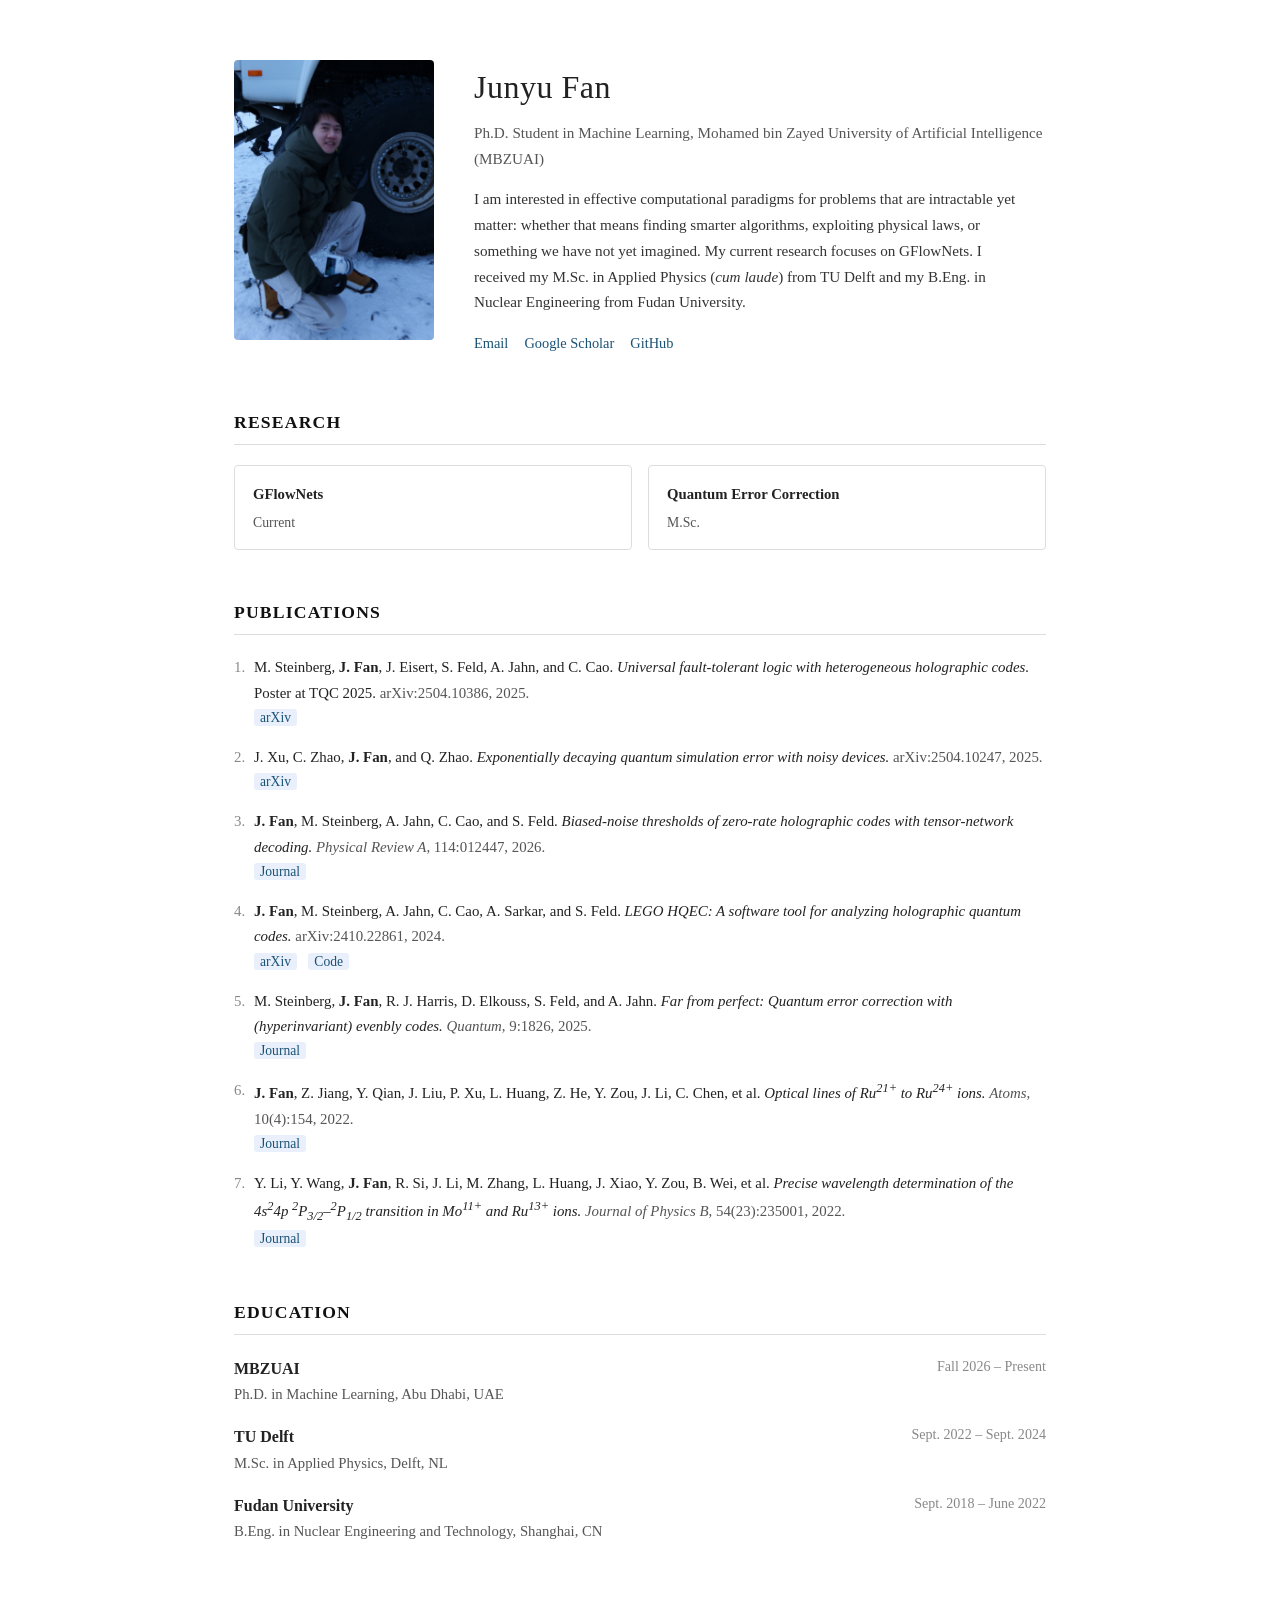
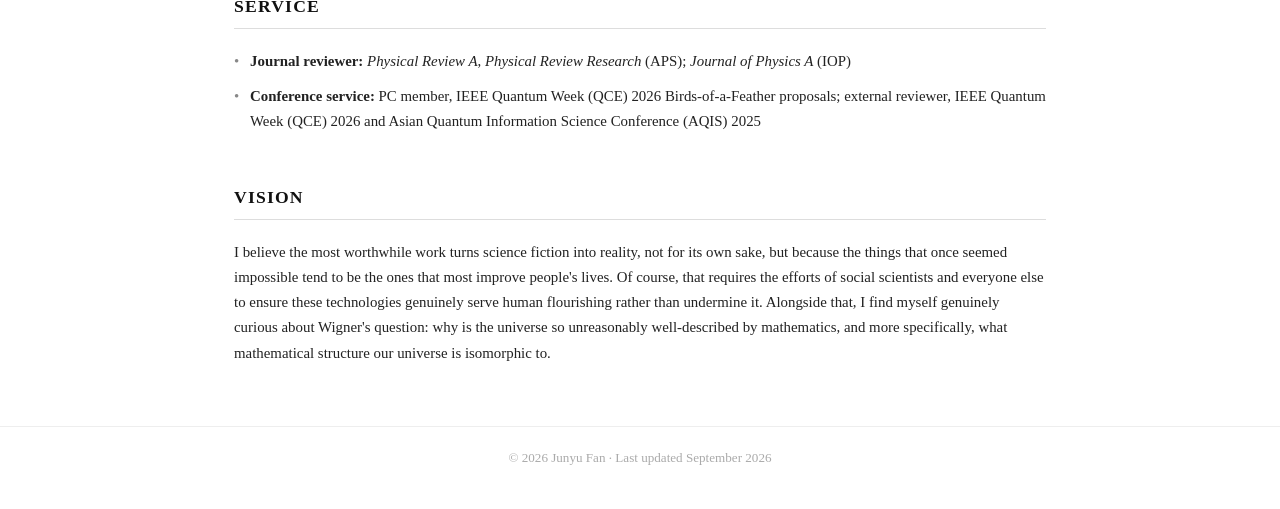
==== index.html @ 8b646fd5 "Update student status and add SEO metadata" ====
<!DOCTYPE html>
<html lang="en">
<head>
  <meta charset="UTF-8" />
  <meta name="viewport" content="width=device-width, initial-scale=1.0" />
  <meta name="description" content="Junyu Fan's academic homepage. Research interests include GFlowNets, quantum error correction, and computational methods for intractable scientific problems." />
  <link rel="canonical" href="https://fjy08.github.io/" />
  <title>Junyu Fan | Academic Homepage</title>
  <link rel="stylesheet" href="style.css?v=20260715" />
</head>
<body>
<div class="container">

  <!-- Header -->
  <div class="profile">
    <img src="contents/photo.jpg" alt="Junyu Fan" />
    <div class="profile-info">
      <h1>Junyu Fan</h1>
      <p class="position">Ph.D. Student in Machine Learning, Mohamed bin Zayed University of Artificial Intelligence (MBZUAI)</p>
      <p class="bio">
        I am interested in effective computational paradigms for problems that are intractable yet matter:
        whether that means finding smarter algorithms, exploiting physical laws, or something we have not yet imagined.
        My current research focuses on GFlowNets.
        I received my M.Sc. in Applied Physics (<em>cum laude</em>) from TU Delft and my B.Eng. in Nuclear Engineering from Fudan University.
      </p>
      <div class="links">
        <a href="mailto:fzhjerry@gmail.com">Email</a>
        <a href="https://scholar.google.com/citations?user=SS9oXGwAAAAJ" target="_blank">Google Scholar</a>
        <a href="https://github.com/FJY08" target="_blank">GitHub</a>
        <!-- <a href="https://www.linkedin.com/in/%E5%B3%BB%E7%91%9C-junyu-fan-%E8%8C%83-82522a164/" target="_blank">LinkedIn</a> -->
      </div>
    </div>
  </div>

  <!-- Research -->
  <section>
    <h2>Research</h2>
    <div class="research-cards">
      <div class="research-card">
        <h3>GFlowNets</h3>
        <p class="card-tag">Current</p>
      </div>
<div class="research-card">
        <h3>Quantum Error Correction</h3>
        <p class="card-tag">M.Sc.</p>
      </div>
    </div>
  </section>

  <!-- Publications -->
  <section>
    <h2>Publications</h2>
    <ol class="pub-list">
      <li>
        M. Steinberg, <strong>J. Fan</strong>, J. Eisert, S. Feld, A. Jahn, and C. Cao.
        <span class="pub-title">Universal fault-tolerant logic with heterogeneous holographic codes.</span>
        Poster at TQC 2025.
        <span class="pub-venue">arXiv:2504.10386, 2025.</span>
        <div class="pub-links">
          <a href="https://arxiv.org/abs/2504.10386" target="_blank">arXiv</a>
        </div>
      </li>
      <li>
        J. Xu, C. Zhao, <strong>J. Fan</strong>, and Q. Zhao.
        <span class="pub-title">Exponentially decaying quantum simulation error with noisy devices.</span>
        <span class="pub-venue">arXiv:2504.10247, 2025.</span>
        <div class="pub-links">
          <a href="https://arxiv.org/abs/2504.10247" target="_blank">arXiv</a>
        </div>
      </li>
      <li>
        <strong>J. Fan</strong>, M. Steinberg, A. Jahn, C. Cao, and S. Feld.
        <span class="pub-title">Biased-noise thresholds of zero-rate holographic codes with tensor-network decoding.</span>
        <span class="pub-venue"><em>Physical Review A</em>, 114:012447, 2026.</span>
        <div class="pub-links">
          <a href="https://doi.org/10.1103/rcxg-x3hy" target="_blank">Journal</a>
        </div>
      </li>
      <li>
        <strong>J. Fan</strong>, M. Steinberg, A. Jahn, C. Cao, A. Sarkar, and S. Feld.
        <span class="pub-title">LEGO HQEC: A software tool for analyzing holographic quantum codes.</span>
        <span class="pub-venue">arXiv:2410.22861, 2024.</span>
        <div class="pub-links">
          <a href="https://arxiv.org/abs/2410.22861" target="_blank">arXiv</a>
          <a href="https://github.com/QML-Group/HQEC" target="_blank">Code</a>
        </div>
      </li>
      <li>
        M. Steinberg, <strong>J. Fan</strong>, R. J. Harris, D. Elkouss, S. Feld, and A. Jahn.
        <span class="pub-title">Far from perfect: Quantum error correction with (hyperinvariant) evenbly codes.</span>
        <span class="pub-venue"><em>Quantum</em>, 9:1826, 2025.</span>
        <div class="pub-links">
          <a href="https://doi.org/10.22331/q-2025-08-08-1826" target="_blank">Journal</a>
        </div>
      </li>
      <li>
        <strong>J. Fan</strong>, Z. Jiang, Y. Qian, J. Liu, P. Xu, L. Huang, Z. He, Y. Zou, J. Li, C. Chen, et al.
        <span class="pub-title">Optical lines of Ru<sup>21+</sup> to Ru<sup>24+</sup> ions.</span>
        <span class="pub-venue"><em>Atoms</em>, 10(4):154, 2022.</span>
        <div class="pub-links">
          <a href="https://doi.org/10.3390/atoms10040154" target="_blank">Journal</a>
        </div>
      </li>
      <li>
        Y. Li, Y. Wang, <strong>J. Fan</strong>, R. Si, J. Li, M. Zhang, L. Huang, J. Xiao, Y. Zou, B. Wei, et al.
        <span class="pub-title">Precise wavelength determination of the 4s<sup>2</sup>4p <sup>2</sup>P<sub>3/2</sub>&ndash;<sup>2</sup>P<sub>1/2</sub> transition in Mo<sup>11+</sup> and Ru<sup>13+</sup> ions.</span>
        <span class="pub-venue"><em>Journal of Physics B</em>, 54(23):235001, 2022.</span>
        <div class="pub-links">
          <a href="https://doi.org/10.1088/1361-6455/ac43f4" target="_blank">Journal</a>
        </div>
      </li>
    </ol>
  </section>


  <!-- Education -->
  <section>
    <h2>Education</h2>

    <div class="edu-item">
      <div class="meta">
        <span class="school">MBZUAI</span>
        <span class="date">Fall 2026 &ndash; Present</span>
      </div>
      <div class="degree">Ph.D. in Machine Learning, Abu Dhabi, UAE</div>
    </div>

    <div class="edu-item">
      <div class="meta">
        <span class="school">TU Delft</span>
        <span class="date">Sept. 2022 &ndash; Sept. 2024</span>
      </div>
      <div class="degree">M.Sc. in Applied Physics, Delft, NL</div>
    </div>

    <div class="edu-item">
      <div class="meta">
        <span class="school">Fudan University</span>
        <span class="date">Sept. 2018 &ndash; June 2022</span>
      </div>
      <div class="degree">B.Eng. in Nuclear Engineering and Technology, Shanghai, CN</div>
    </div>
  </section>

  <!-- Service -->
  <section>
    <h2>Service</h2>
    <ul class="service-list">
      <li>
        <strong class="service-label">Journal reviewer:</strong>
        <em>Physical Review A</em>, <em>Physical Review Research</em> (APS); <em>Journal of Physics A</em> (IOP)
      </li>
      <li>
        <strong class="service-label">Conference service:</strong>
        PC member, IEEE Quantum Week (QCE) 2026 Birds-of-a-Feather proposals; external reviewer, IEEE Quantum Week (QCE) 2026 and Asian Quantum Information Science Conference (AQIS) 2025
      </li>
    </ul>
  </section>

  <!-- Vision -->
  <section>
    <h2>Vision</h2>
    <p style="font-size:0.93rem;">
      I believe the most worthwhile work turns science fiction into reality, not for its own sake,
      but because the things that once seemed impossible tend to be the ones that most improve people's lives.
      Of course, that requires the efforts of social scientists and everyone else to ensure these technologies
      genuinely serve human flourishing rather than undermine it.
      Alongside that, I find myself genuinely curious about Wigner's question: why is the universe so unreasonably
      well-described by mathematics, and more specifically, what mathematical structure our universe is isomorphic to.
    </p>
  </section>

</div>

<footer>
  &copy; 2026 Junyu Fan &middot; Last updated September 2026
</footer>

</body>
</html>
---- style.css ----
* {
  margin: 0;
  padding: 0;
  box-sizing: border-box;
}

body {
  font-family: 'Georgia', serif;
  font-size: 16px;
  line-height: 1.7;
  color: #222;
  background: #fff;
}

a {
  color: #1a5276;
  text-decoration: none;
}

a:hover {
  text-decoration: underline;
}

.container {
  max-width: 860px;
  margin: 60px auto;
  padding: 0 24px;
}

/* Header */
.profile {
  display: flex;
  gap: 40px;
  align-items: flex-start;
  margin-bottom: 52px;
}

.profile img {
  width: 200px;
  height: 280px;
  object-fit: cover;
  object-position: top;
  border-radius: 4px;
  flex-shrink: 0;
}

.profile-info h1 {
  font-size: 2rem;
  font-weight: normal;
  letter-spacing: 0.5px;
  margin-bottom: 6px;
}

.profile-info .position {
  color: #555;
  margin-bottom: 14px;
  font-size: 0.95rem;
}

.profile-info .bio {
  font-size: 0.95rem;
  color: #333;
  margin-bottom: 16px;
  max-width: 560px;
}

.links {
  display: flex;
  gap: 16px;
  font-size: 0.9rem;
  flex-wrap: wrap;
}

.links a {
  color: #1a5276;
}

/* Sections */
section {
  margin-bottom: 48px;
}

section h2 {
  font-size: 1.1rem;
  font-weight: bold;
  text-transform: uppercase;
  letter-spacing: 1.2px;
  border-bottom: 1px solid #ddd;
  padding-bottom: 6px;
  margin-bottom: 20px;
  color: #111;
}

/* Research cards */
.research-cards {
  display: grid;
  grid-template-columns: repeat(auto-fit, minmax(200px, 1fr));
  gap: 16px;
}

.research-card {
  border: 1px solid #ddd;
  border-radius: 4px;
  padding: 16px 18px;
}

.research-card h3 {
  font-size: 0.92rem;
  font-weight: bold;
  margin-bottom: 6px;
}

.research-card p {
  font-size: 0.86rem;
  color: #555;
  line-height: 1.5;
}

.card-tag {
  font-size: 0.78rem;
  color: #999;
  margin-top: 4px;
}

/* Publications */
.pub-list {
  list-style: none;
}

.pub-list li {
  margin-bottom: 16px;
  font-size: 0.93rem;
  padding-left: 20px;
  position: relative;
}

.pub-list li::before {
  content: counter(pub-counter) ".";
  counter-increment: pub-counter;
  position: absolute;
  left: 0;
  color: #888;
}

.pub-list {
  counter-reset: pub-counter;
}

.pub-title {
  font-style: italic;
}

.pub-venue {
  color: #555;
}

.pub-links {
  font-size: 0.85rem;
}

.pub-links a {
  margin-right: 8px;
  background: #eaf0fb;
  padding: 1px 6px;
  border-radius: 3px;
}

/* Research entries */
.research-item {
  margin-bottom: 20px;
}

.research-item .meta {
  display: flex;
  justify-content: space-between;
  align-items: baseline;
  flex-wrap: wrap;
}

.research-item .org {
  font-weight: bold;
}

.research-item .date {
  color: #888;
  font-size: 0.88rem;
}

.research-item .role {
  color: #555;
  font-size: 0.9rem;
}

.research-item p {
  font-size: 0.92rem;
  color: #333;
  margin-top: 4px;
}

/* Education */
.edu-item {
  margin-bottom: 16px;
}

.edu-item .meta {
  display: flex;
  justify-content: space-between;
  flex-wrap: wrap;
}

.edu-item .school {
  font-weight: bold;
}

.edu-item .date {
  color: #888;
  font-size: 0.88rem;
}

.edu-item .degree {
  color: #555;
  font-size: 0.92rem;
}

.edu-item .note {
  font-size: 0.88rem;
  color: #666;
}

/* Service */
.service-list {
  list-style: none;
}

.service-list li {
  margin-bottom: 10px;
  font-size: 0.93rem;
  padding-left: 16px;
  position: relative;
}

.service-list li::before {
  content: "\2022";
  position: absolute;
  left: 0;
  color: #888;
}

.service-label {
  font-weight: bold;
}

footer {
  text-align: center;
  font-size: 0.82rem;
  color: #aaa;
  margin-top: 60px;
  padding-top: 20px;
  border-top: 1px solid #eee;
  margin-bottom: 40px;
}

@media (max-width: 560px) {
  .profile {
    flex-direction: column;
    gap: 20px;
  }
  .profile img {
    width: 120px;
    height: 120px;
  }
}
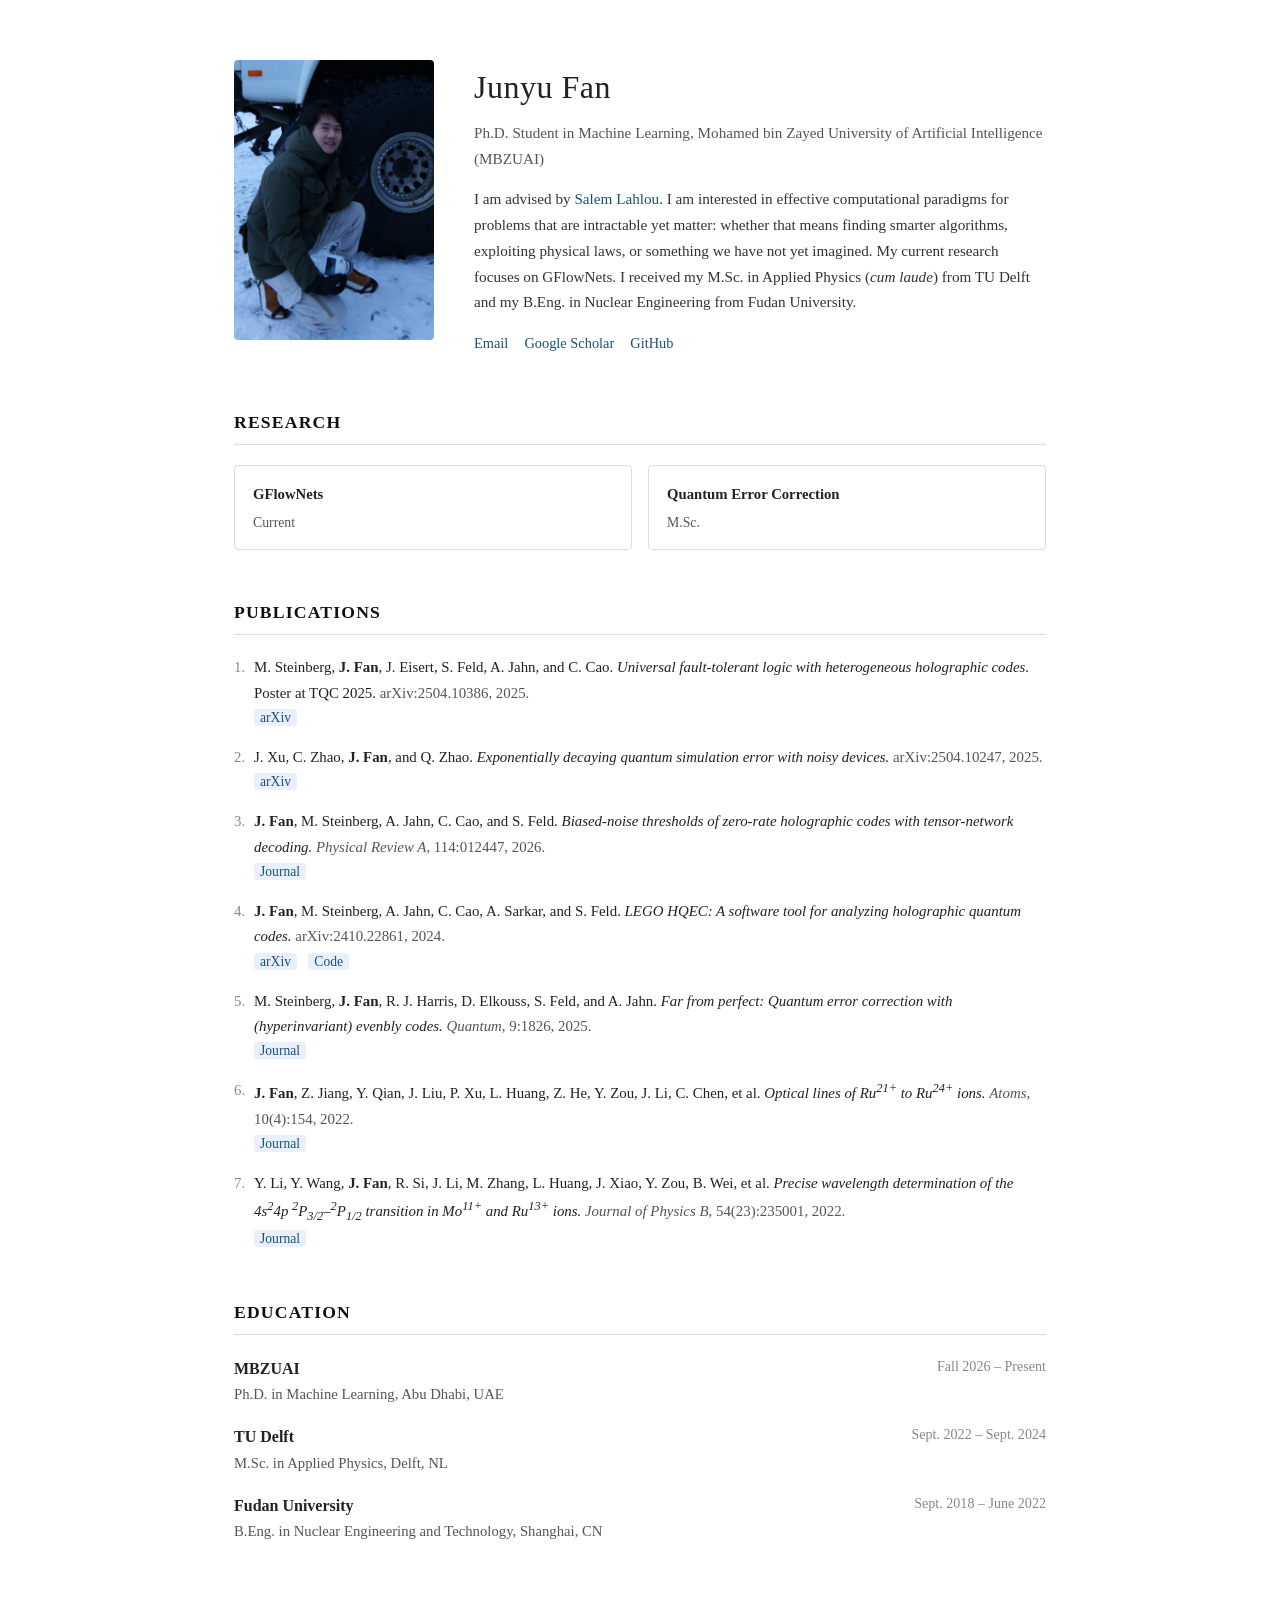
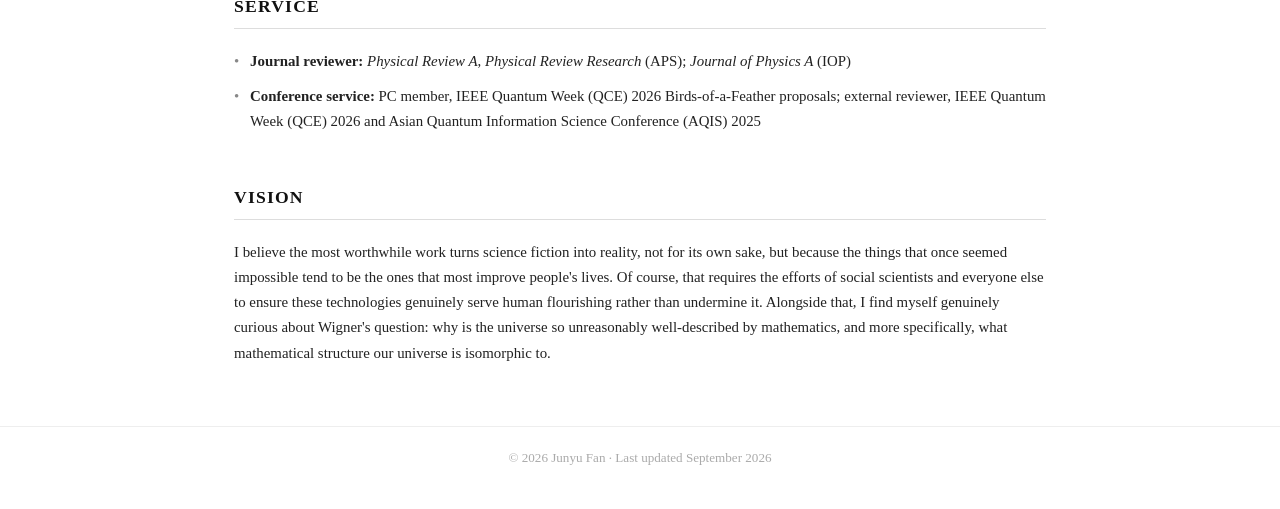
==== commit 98d3298f: "Add Google site verification and advisor link" ====
--- a/index.html
+++ b/index.html
@@ -2,6 +2,7 @@
 <html lang="en">
 <head>
   <meta charset="UTF-8" />
+  <meta name="google-site-verification" content="0ChBe5ir7UnDxiI_qEI0P0M8Q7s19YpTejGyfD4wSks" />
   <meta name="viewport" content="width=device-width, initial-scale=1.0" />
   <meta name="description" content="Junyu Fan's academic homepage. Research interests include GFlowNets, quantum error correction, and computational methods for intractable scientific problems." />
   <link rel="canonical" href="https://fjy08.github.io/" />
@@ -18,6 +19,7 @@
       <h1>Junyu Fan</h1>
       <p class="position">Ph.D. Student in Machine Learning, Mohamed bin Zayed University of Artificial Intelligence (MBZUAI)</p>
       <p class="bio">
+        I am advised by <a href="https://lahlou.org/" target="_blank" rel="noopener noreferrer">Salem Lahlou</a>.
         I am interested in effective computational paradigms for problems that are intractable yet matter:
         whether that means finding smarter algorithms, exploiting physical laws, or something we have not yet imagined.
         My current research focuses on GFlowNets.
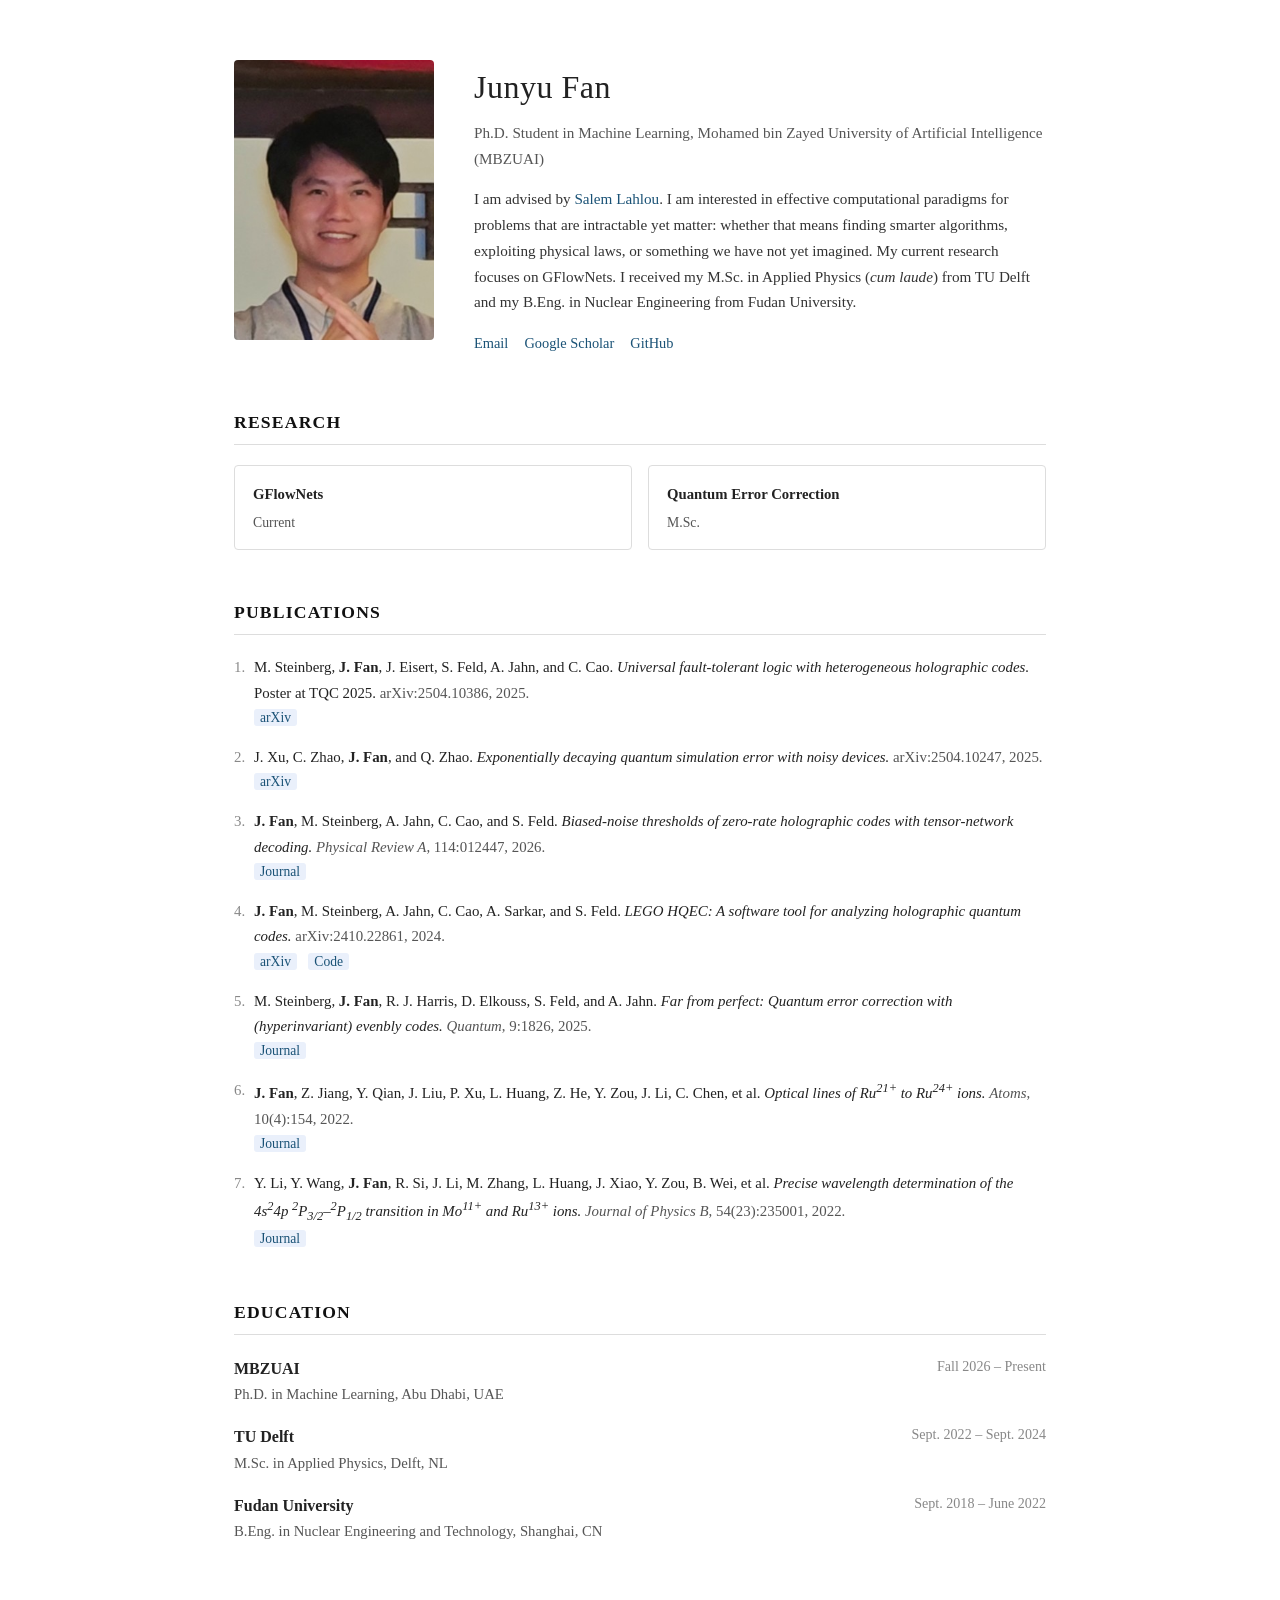
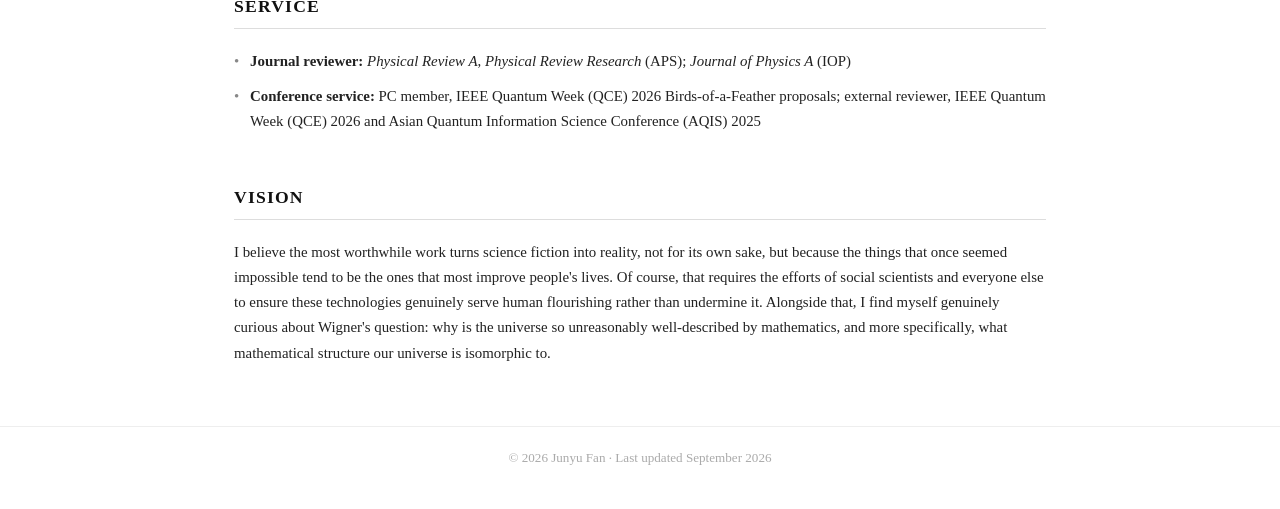
==== commit 7ffdc9fa: "Refresh profile photo cache" ====
--- a/index.html
+++ b/index.html
@@ -14,7 +14,7 @@
 
   <!-- Header -->
   <div class="profile">
-    <img src="contents/photo.jpg" alt="Junyu Fan" />
+    <img src="contents/photo.jpg?v=f441483" alt="Junyu Fan" />
     <div class="profile-info">
       <h1>Junyu Fan</h1>
       <p class="position">Ph.D. Student in Machine Learning, Mohamed bin Zayed University of Artificial Intelligence (MBZUAI)</p>
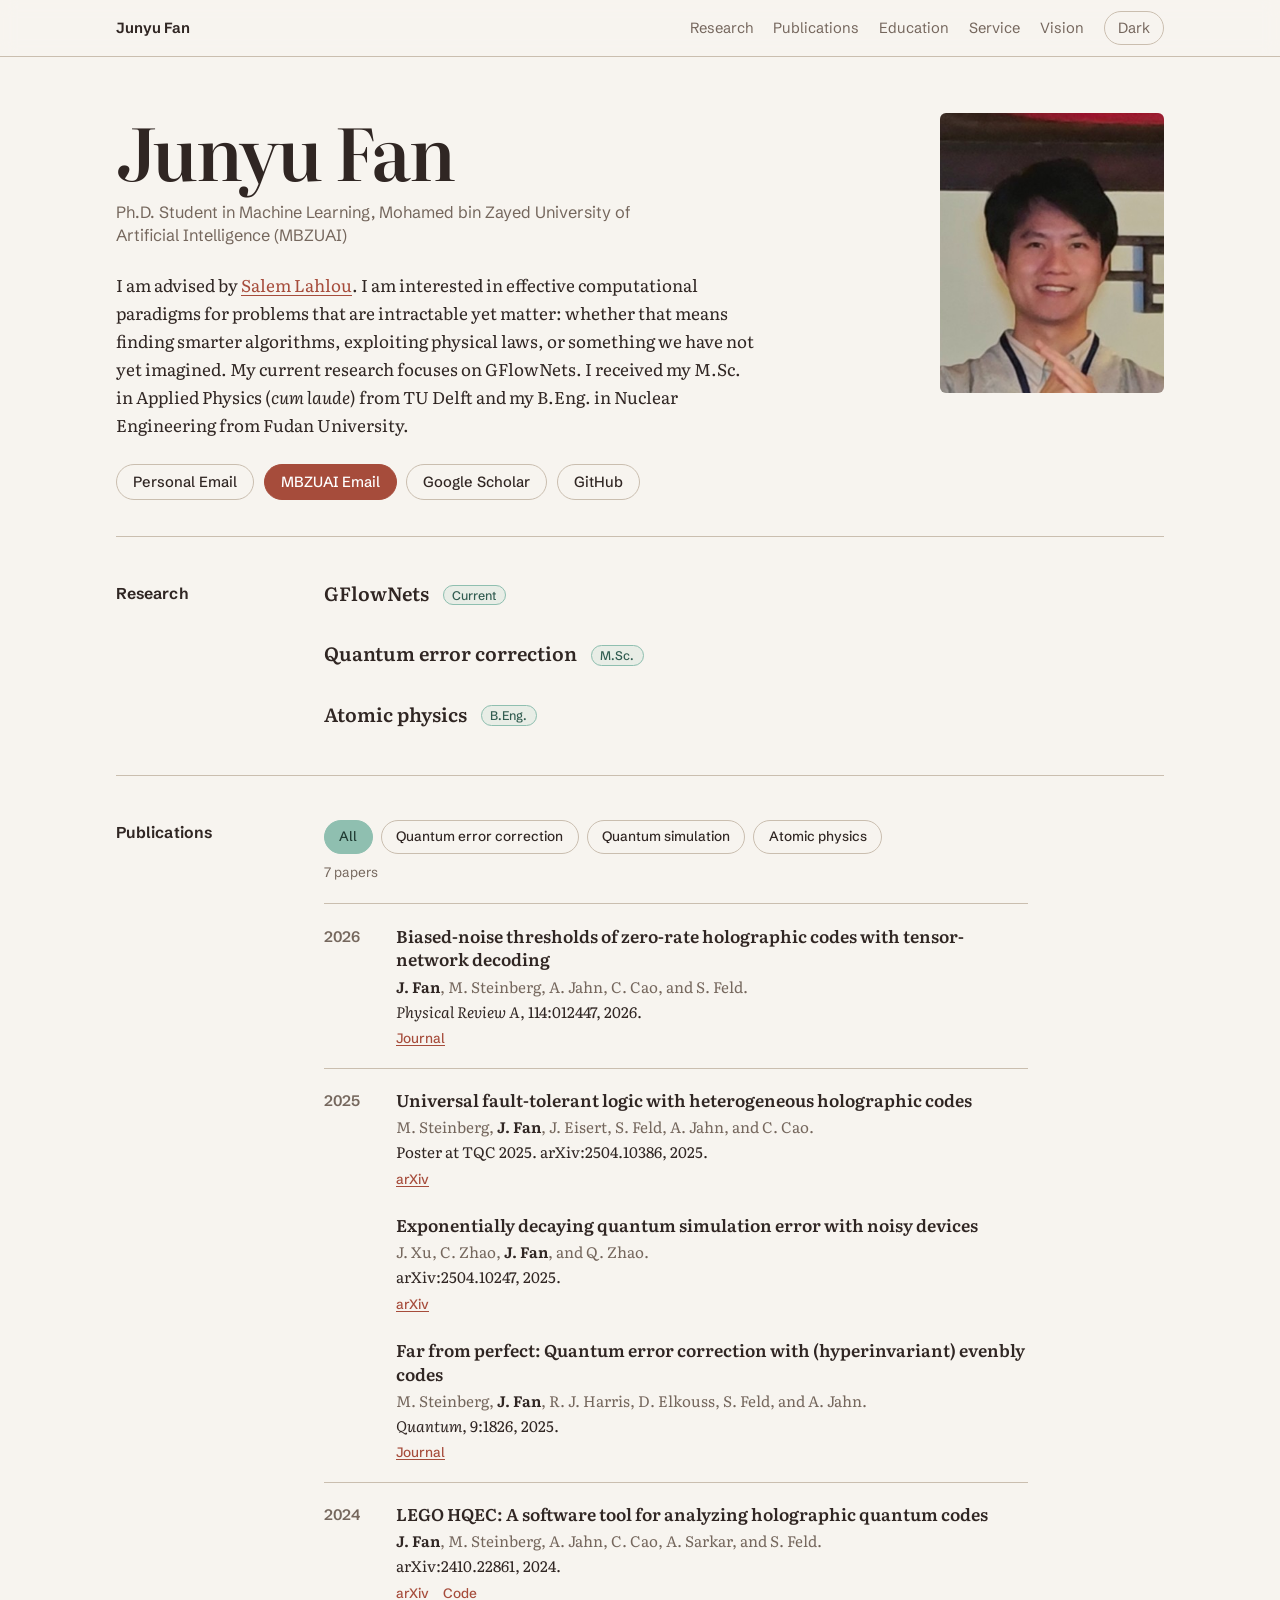
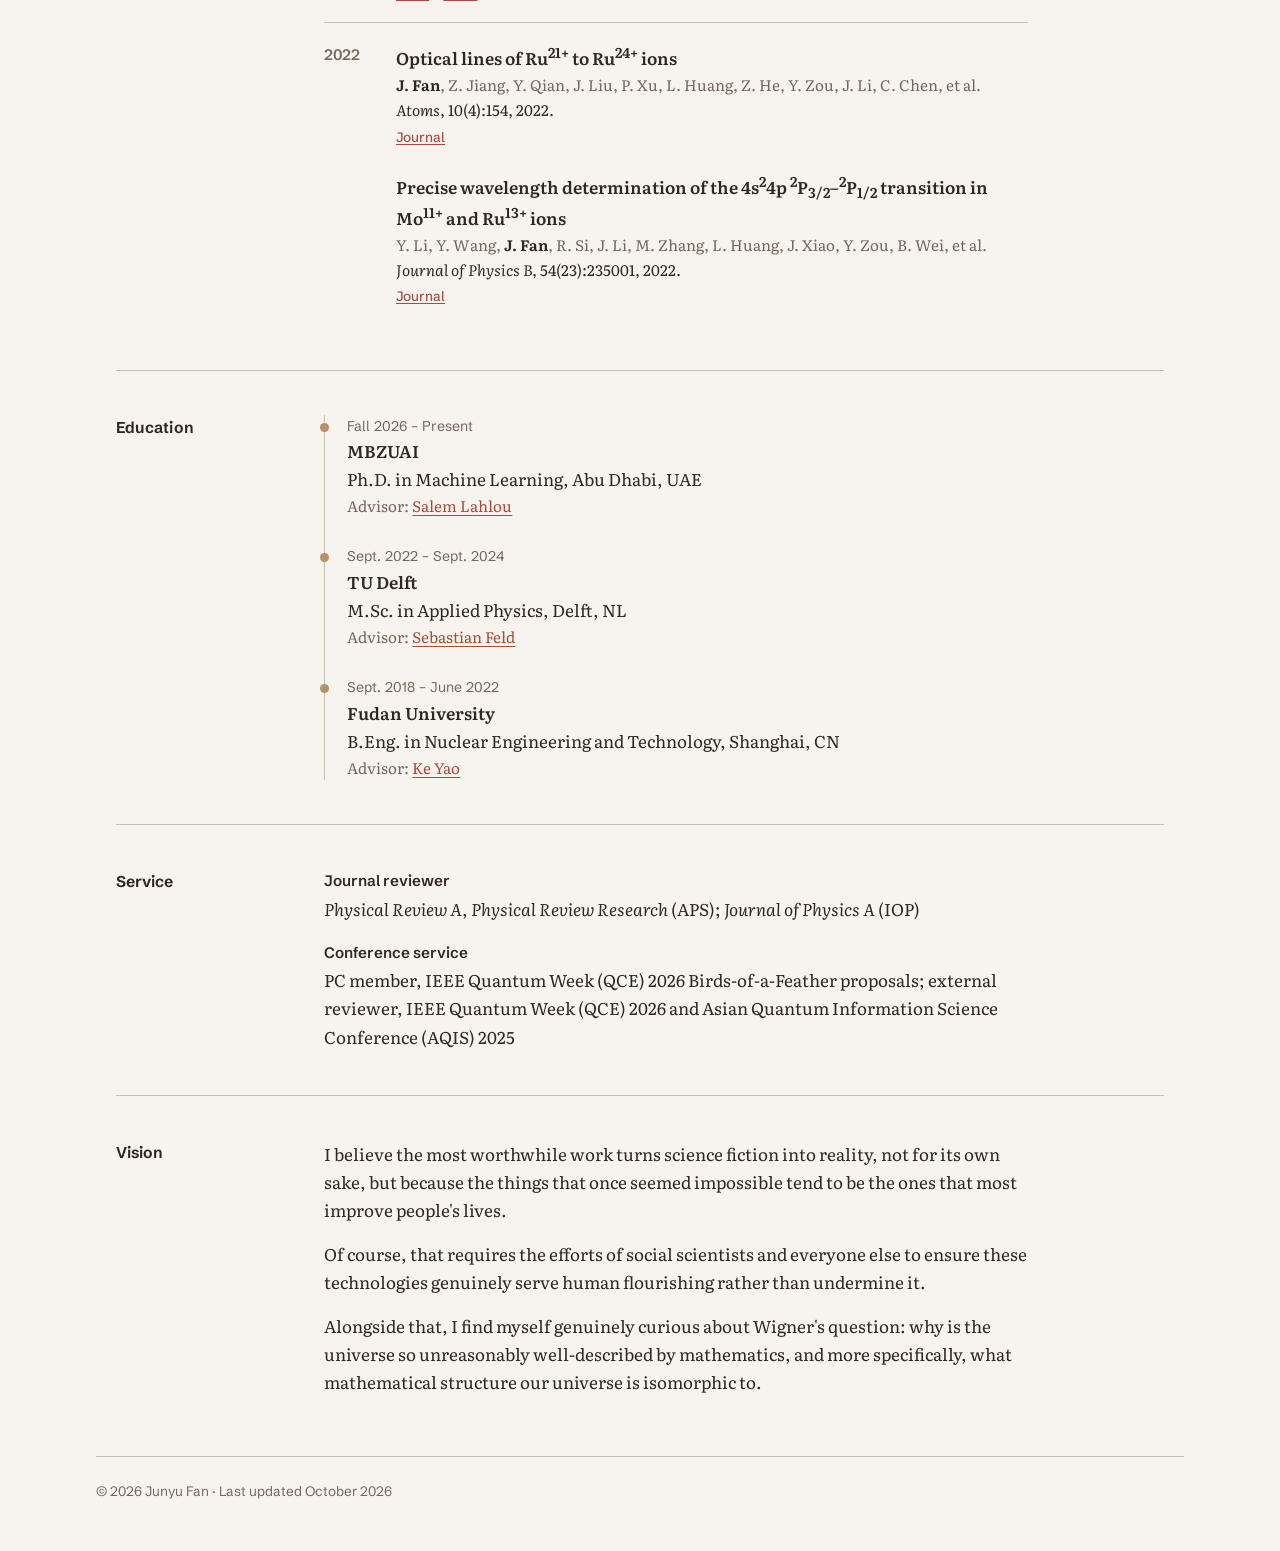
==== commit c899afe4: "Refresh homepage design and academic profile" ====
--- a/index.html
+++ b/index.html
@@ -6,16 +6,221 @@
   <meta name="viewport" content="width=device-width, initial-scale=1.0" />
   <meta name="description" content="Junyu Fan's academic homepage. Research interests include GFlowNets, quantum error correction, and computational methods for intractable scientific problems." />
   <link rel="canonical" href="https://fjy08.github.io/" />
-  <title>Junyu Fan | Academic Homepage</title>
-  <link rel="stylesheet" href="style.css?v=20260715" />
+  <title>Junyu Fan</title>
+
+  <link rel="preconnect" href="https://fonts.googleapis.com" />
+  <link rel="preconnect" href="https://fonts.gstatic.com" crossorigin />
+  <link rel="stylesheet" href="https://fonts.googleapis.com/css2?family=Literata:ital,opsz,wght@0,7..72,200..900;1,7..72,200..900&family=Schibsted+Grotesk:wght@400..800&display=swap" />
+
+  <!-- Apply a saved theme before first paint to avoid a flash -->
+  <script>
+    try {
+      var saved = localStorage.getItem('theme');
+      if (saved === 'light' || saved === 'dark') document.documentElement.setAttribute('data-theme', saved);
+    } catch (e) {}
+  </script>
+
+  <style>
+    /* ---------- Tokens ---------- */
+    :root {
+      --paper: #F7F4EF;
+      --ink: #302623;
+      --muted: #75675D;
+      --line: #CABEAF;
+      --accent: #A64C3B;
+      --accent-strong: #6B3B32;
+      --on-accent: #FFFFFF;
+      --jade: #8FBFB0;
+      --jade-text: #315C50;
+      --on-jade: #203C33;
+      --sand: #B78F68;
+      --serif: "Literata", Georgia, "Times New Roman", serif;
+      --sans: "Schibsted Grotesk", system-ui, -apple-system, "Segoe UI", sans-serif;
+      color-scheme: light;
+    }
+    @media (prefers-color-scheme: dark) {
+      :root:not([data-theme="light"]) {
+        --paper: #201D1A;
+        --ink: #EEE8DF;
+        --muted: #CABEAF;
+        --line: #57463D;
+        --accent: #D98673;
+        --accent-strong: #ECB09D;
+        --on-accent: #21140E;
+        --jade-text: #8FBFB0;
+        color-scheme: dark;
+      }
+    }
+    :root[data-theme="dark"] {
+      --paper: #201D1A;
+      --ink: #EEE8DF;
+      --muted: #CABEAF;
+      --line: #57463D;
+      --accent: #D98673;
+      --accent-strong: #ECB09D;
+      --on-accent: #21140E;
+      --jade-text: #8FBFB0;
+      color-scheme: dark;
+    }
+
+    /* ---------- Base ---------- */
+    *, *::before, *::after { box-sizing: border-box; }
+    [hidden] { display: none !important; }
+    html { scroll-behavior: smooth; -webkit-text-size-adjust: 100%; }
+    body {
+      margin: 0;
+      background: var(--paper);
+      color: var(--ink);
+      font: 400 1.0625rem/1.65 var(--serif);
+      -webkit-font-smoothing: antialiased;
+    }
+    a { color: var(--accent); text-underline-offset: 0.18em; text-decoration-thickness: 1px; }
+    a:hover { color: var(--accent-strong); }
+    :focus-visible { outline: 2px solid var(--accent); outline-offset: 3px; border-radius: 2px; }
+    .skip { position: absolute; left: -999px; top: 0.5rem; background: var(--paper); padding: 0.5rem 0.9rem; z-index: 20; font-family: var(--sans); }
+    .skip:focus { left: 0.5rem; }
+    .wrap { max-width: 68rem; margin: 0 auto; padding: 0 1.25rem; }
+    #top, .section { scroll-margin-top: 4.25rem; }
+
+    /* ---------- Top bar ---------- */
+    .topbar {
+      position: sticky; top: 0; z-index: 10;
+      background: color-mix(in srgb, var(--paper) 88%, transparent);
+      -webkit-backdrop-filter: blur(8px); backdrop-filter: blur(8px);
+      border-bottom: 1px solid var(--line);
+    }
+    .topbar-inner {
+      max-width: 68rem; margin: 0 auto; padding: 0 1.25rem; height: 3.5rem;
+      display: flex; align-items: center; gap: 1.25rem;
+      font-family: var(--sans); font-size: 0.92rem;
+    }
+    .brand { font-weight: 650; color: var(--ink); text-decoration: none; white-space: nowrap; }
+    .brand:hover { color: var(--ink); }
+    .topnav { display: flex; gap: 1.25rem; margin-left: auto; overflow-x: auto; scrollbar-width: none; }
+    .topnav::-webkit-scrollbar { display: none; }
+    .topnav a { color: var(--muted); text-decoration: none; padding: 0.25rem 0; white-space: nowrap; }
+    .topnav a:hover { color: var(--ink); }
+    .theme-btn {
+      flex-shrink: 0; font: inherit; color: var(--muted); background: none;
+      border: 1px solid var(--line); border-radius: 999px; padding: 0.25rem 0.8rem; cursor: pointer;
+    }
+    .theme-btn:hover { color: var(--ink); border-color: var(--accent); }
+    @media (max-width: 640px) { .brand { display: none; } }
+
+    /* ---------- Hero ---------- */
+    .hero {
+      display: grid; grid-template-columns: minmax(0, 1fr) 14rem; gap: 3rem;
+      align-items: start; padding: 3.5rem 0 2.25rem;
+    }
+    .hero h1 {
+      margin: 0 0 0.9rem; font-family: var(--serif); font-weight: 600;
+      font-size: clamp(2.7rem, 6.5vw, 4.5rem); line-height: 1.02; letter-spacing: -0.025em;
+    }
+    .position { margin: 0 0 1.4rem; max-width: 34rem; font: 400 1.02rem/1.45 var(--sans); color: var(--muted); }
+    .bio { margin: 0 0 1.6rem; max-width: 40rem; }
+    .photo img {
+      display: block; width: 100%; aspect-ratio: 4 / 5; object-fit: cover;
+      border-radius: 6px; background: var(--line);
+    }
+    .links { display: flex; flex-wrap: wrap; gap: 0.6rem; font: 500 0.92rem/1 var(--sans); }
+    .links a {
+      display: inline-flex; align-items: center; padding: 0.6rem 1rem;
+      border: 1px solid var(--line); border-radius: 999px; color: var(--ink); text-decoration: none;
+    }
+    .links a:hover { border-color: var(--accent); color: var(--accent); }
+    .links a.primary { background: var(--accent); border-color: var(--accent); color: var(--on-accent); }
+    .links a.primary:hover { background: var(--accent-strong); border-color: var(--accent-strong); color: var(--on-accent); }
+    @media (max-width: 760px) {
+      .hero { grid-template-columns: 1fr; gap: 1.5rem; padding-top: 2rem; }
+      .photo { order: -1; width: 8.5rem; }
+    }
+
+    /* ---------- Sections ---------- */
+    .section {
+      display: grid; grid-template-columns: 10.5rem minmax(0, 1fr); gap: 1.5rem 2.5rem;
+      padding: 2.75rem 0; border-top: 1px solid var(--line);
+    }
+    .section > h2 { margin: 0; font: 650 0.98rem/1.7 var(--sans); letter-spacing: 0.005em; }
+    .section-body { max-width: 44rem; }
+    @media (max-width: 760px) { .section { grid-template-columns: 1fr; gap: 1rem; padding: 2.25rem 0; } }
+
+    /* Research */
+    .topics { display: grid; gap: 1.9rem; }
+    .topic h3 { margin: 0 0 0.3rem; font: 600 1.2rem/1.3 var(--serif); }
+    .status {
+      margin-left: 0.6rem; padding: 0.1rem 0.55rem; border: 1px solid var(--jade); border-radius: 999px;
+      background: color-mix(in srgb, var(--jade) 14%, var(--paper));
+      font: 500 0.78rem/1.4 var(--sans); color: var(--jade-text); vertical-align: 0.12em;
+    }
+    .topic p { margin: 0 0 0.45rem; }
+    .topic .more { font: 500 0.9rem/1.4 var(--sans); }
+
+    /* Publications */
+    .filters { display: flex; flex-wrap: wrap; gap: 0.5rem; margin: 0 0 0.6rem; }
+    .chip {
+      font: 500 0.85rem/1 var(--sans); padding: 0.55rem 0.9rem; border-radius: 999px;
+      border: 1px solid var(--line); background: transparent; color: var(--ink); cursor: pointer;
+    }
+    .chip:hover { border-color: var(--accent); }
+    .chip[aria-pressed="true"] { background: var(--jade); border-color: var(--jade); color: var(--on-jade); }
+    .pub-count { margin: 0 0 1.25rem; font: 400 0.85rem/1.5 var(--sans); color: var(--muted); }
+    .year-group { display: grid; grid-template-columns: 3.5rem minmax(0, 1fr); gap: 1rem; padding: 1.2rem 0; border-top: 1px solid var(--line); }
+    .year { margin: 0; font: 600 0.95rem/1.7 var(--sans); color: var(--muted); }
+    .pubs { list-style: none; margin: 0; padding: 0; display: grid; gap: 1.5rem; }
+    .pub p { margin: 0; }
+    .pub-title { font-weight: 600; line-height: 1.4; }
+    .pub-authors { font-size: 0.95rem; color: var(--muted); margin-top: 0.15rem !important; }
+    .pub-authors strong { color: var(--ink); font-weight: 650; }
+    .pub-venue { font-size: 0.95rem; }
+    .pub-links { display: flex; gap: 0.9rem; margin-top: 0.35rem !important; font: 500 0.85rem/1.4 var(--sans); }
+    @media (max-width: 480px) { .year-group { grid-template-columns: 1fr; gap: 0.25rem; } }
+
+    /* Education timeline (a real sequence, so it gets a rail) */
+    .timeline { list-style: none; margin: 0; padding: 0 0 0 1.4rem; border-left: 1px solid var(--line); }
+    .timeline li { position: relative; padding-bottom: 1.7rem; }
+    .timeline li:last-child { padding-bottom: 0; }
+    .timeline li::before {
+      content: ""; position: absolute; left: calc(-1.4rem - 5px); top: 0.5rem;
+      width: 9px; height: 9px; border-radius: 50%; background: var(--sand);
+    }
+    .timeline .date { display: block; font: 400 0.88rem/1.6 var(--sans); color: var(--muted); }
+    .timeline .school { display: block; font-weight: 600; }
+    .timeline .degree { display: block; }
+    .timeline .advisor { display: block; font-size: 0.95rem; color: var(--muted); }
+
+    /* Service */
+    .service { list-style: none; margin: 0; padding: 0; display: grid; gap: 1.1rem; }
+    .service strong { display: block; margin-bottom: 0.1rem; font: 600 0.95rem/1.6 var(--sans); }
+
+    /* Vision */
+    .vision-more { margin: 0 0 1rem; }
+
+    /* Footer */
+    .footer { padding: 1.5rem 0 3rem; border-top: 1px solid var(--line); font: 400 0.85rem/1.6 var(--sans); color: var(--muted); }
+  </style>
 </head>
 <body>
-<div class="container">
-
-  <!-- Header -->
-  <div class="profile">
-    <img src="contents/photo.jpg?v=f441483" alt="Junyu Fan" />
-    <div class="profile-info">
+<a class="skip" href="#main">Skip to content</a>
+
+<header class="topbar">
+  <div class="topbar-inner">
+    <a class="brand" href="#top">Junyu Fan</a>
+    <nav class="topnav" aria-label="Sections">
+      <a href="#research">Research</a>
+      <a href="#publications">Publications</a>
+      <a href="#education">Education</a>
+      <a href="#service">Service</a>
+      <a href="#vision">Vision</a>
+    </nav>
+    <button class="theme-btn" id="theme-toggle" type="button">Dark</button>
+  </div>
+</header>
+
+<main id="main" class="wrap">
+
+  <!-- Hero -->
+  <div class="hero" id="top">
+    <div class="hero-text">
       <h1>Junyu Fan</h1>
       <p class="position">Ph.D. Student in Machine Learning, Mohamed bin Zayed University of Artificial Intelligence (MBZUAI)</p>
       <p class="bio">
@@ -26,157 +231,225 @@
         I received my M.Sc. in Applied Physics (<em>cum laude</em>) from TU Delft and my B.Eng. in Nuclear Engineering from Fudan University.
       </p>
       <div class="links">
-        <a href="mailto:fzhjerry@gmail.com">Email</a>
-        <a href="https://scholar.google.com/citations?user=SS9oXGwAAAAJ" target="_blank">Google Scholar</a>
-        <a href="https://github.com/FJY08" target="_blank">GitHub</a>
-        <!-- <a href="https://www.linkedin.com/in/%E5%B3%BB%E7%91%9C-junyu-fan-%E8%8C%83-82522a164/" target="_blank">LinkedIn</a> -->
-      </div>
+        <a href="mailto:fzhjerry@gmail.com">Personal Email</a>
+        <a class="primary" href="mailto:Junyu.Fan@mbzuai.ac.ae">MBZUAI Email</a>
+        <a href="https://scholar.google.com/citations?user=SS9oXGwAAAAJ" target="_blank" rel="noopener noreferrer">Google Scholar</a>
+        <a href="https://github.com/FJY08" target="_blank" rel="noopener noreferrer">GitHub</a>
+      </div>
+    </div>
+    <div class="photo">
+      <img src="contents/photo.jpg?v=f441483" alt="Junyu Fan" />
     </div>
   </div>
 
   <!-- Research -->
-  <section>
-    <h2>Research</h2>
-    <div class="research-cards">
-      <div class="research-card">
-        <h3>GFlowNets</h3>
-        <p class="card-tag">Current</p>
-      </div>
-<div class="research-card">
-        <h3>Quantum Error Correction</h3>
-        <p class="card-tag">M.Sc.</p>
+  <section class="section" id="research" aria-labelledby="h-research">
+    <h2 id="h-research">Research</h2>
+    <div class="section-body topics">
+      <div class="topic">
+        <h3>GFlowNets <span class="status">Current</span></h3>
+      </div>
+      <div class="topic">
+        <h3>Quantum error correction <span class="status">M.Sc.</span></h3>
+      </div>
+      <div class="topic">
+        <h3>Atomic physics <span class="status">B.Eng.</span></h3>
       </div>
     </div>
   </section>
 
   <!-- Publications -->
-  <section>
-    <h2>Publications</h2>
-    <ol class="pub-list">
-      <li>
-        M. Steinberg, <strong>J. Fan</strong>, J. Eisert, S. Feld, A. Jahn, and C. Cao.
-        <span class="pub-title">Universal fault-tolerant logic with heterogeneous holographic codes.</span>
-        Poster at TQC 2025.
-        <span class="pub-venue">arXiv:2504.10386, 2025.</span>
-        <div class="pub-links">
-          <a href="https://arxiv.org/abs/2504.10386" target="_blank">arXiv</a>
-        </div>
-      </li>
-      <li>
-        J. Xu, C. Zhao, <strong>J. Fan</strong>, and Q. Zhao.
-        <span class="pub-title">Exponentially decaying quantum simulation error with noisy devices.</span>
-        <span class="pub-venue">arXiv:2504.10247, 2025.</span>
-        <div class="pub-links">
-          <a href="https://arxiv.org/abs/2504.10247" target="_blank">arXiv</a>
-        </div>
-      </li>
-      <li>
-        <strong>J. Fan</strong>, M. Steinberg, A. Jahn, C. Cao, and S. Feld.
-        <span class="pub-title">Biased-noise thresholds of zero-rate holographic codes with tensor-network decoding.</span>
-        <span class="pub-venue"><em>Physical Review A</em>, 114:012447, 2026.</span>
-        <div class="pub-links">
-          <a href="https://doi.org/10.1103/rcxg-x3hy" target="_blank">Journal</a>
-        </div>
-      </li>
-      <li>
-        <strong>J. Fan</strong>, M. Steinberg, A. Jahn, C. Cao, A. Sarkar, and S. Feld.
-        <span class="pub-title">LEGO HQEC: A software tool for analyzing holographic quantum codes.</span>
-        <span class="pub-venue">arXiv:2410.22861, 2024.</span>
-        <div class="pub-links">
-          <a href="https://arxiv.org/abs/2410.22861" target="_blank">arXiv</a>
-          <a href="https://github.com/QML-Group/HQEC" target="_blank">Code</a>
-        </div>
-      </li>
-      <li>
-        M. Steinberg, <strong>J. Fan</strong>, R. J. Harris, D. Elkouss, S. Feld, and A. Jahn.
-        <span class="pub-title">Far from perfect: Quantum error correction with (hyperinvariant) evenbly codes.</span>
-        <span class="pub-venue"><em>Quantum</em>, 9:1826, 2025.</span>
-        <div class="pub-links">
-          <a href="https://doi.org/10.22331/q-2025-08-08-1826" target="_blank">Journal</a>
-        </div>
-      </li>
-      <li>
-        <strong>J. Fan</strong>, Z. Jiang, Y. Qian, J. Liu, P. Xu, L. Huang, Z. He, Y. Zou, J. Li, C. Chen, et al.
-        <span class="pub-title">Optical lines of Ru<sup>21+</sup> to Ru<sup>24+</sup> ions.</span>
-        <span class="pub-venue"><em>Atoms</em>, 10(4):154, 2022.</span>
-        <div class="pub-links">
-          <a href="https://doi.org/10.3390/atoms10040154" target="_blank">Journal</a>
-        </div>
-      </li>
-      <li>
-        Y. Li, Y. Wang, <strong>J. Fan</strong>, R. Si, J. Li, M. Zhang, L. Huang, J. Xiao, Y. Zou, B. Wei, et al.
-        <span class="pub-title">Precise wavelength determination of the 4s<sup>2</sup>4p <sup>2</sup>P<sub>3/2</sub>&ndash;<sup>2</sup>P<sub>1/2</sub> transition in Mo<sup>11+</sup> and Ru<sup>13+</sup> ions.</span>
-        <span class="pub-venue"><em>Journal of Physics B</em>, 54(23):235001, 2022.</span>
-        <div class="pub-links">
-          <a href="https://doi.org/10.1088/1361-6455/ac43f4" target="_blank">Journal</a>
-        </div>
-      </li>
-    </ol>
+  <section class="section" id="publications" aria-labelledby="h-pubs">
+    <h2 id="h-pubs">Publications</h2>
+    <div class="section-body">
+      <div class="filters" role="group" aria-label="Filter publications by topic">
+        <button class="chip" type="button" data-filter="all" aria-pressed="true">All</button>
+        <button class="chip" type="button" data-filter="qec" aria-pressed="false">Quantum error correction</button>
+        <button class="chip" type="button" data-filter="sim" aria-pressed="false">Quantum simulation</button>
+        <button class="chip" type="button" data-filter="atomic" aria-pressed="false">Atomic physics</button>
+      </div>
+      <p class="pub-count" id="pub-count" aria-live="polite">7 papers</p>
+
+      <div class="year-group">
+        <h3 class="year">2026</h3>
+        <ul class="pubs">
+          <li class="pub" data-tags="qec">
+            <p class="pub-title">Biased-noise thresholds of zero-rate holographic codes with tensor-network decoding</p>
+            <p class="pub-authors"><strong>J. Fan</strong>, M. Steinberg, A. Jahn, C. Cao, and S. Feld.</p>
+            <p class="pub-venue"><em>Physical Review A</em>, 114:012447, 2026.</p>
+            <p class="pub-links"><a href="https://doi.org/10.1103/rcxg-x3hy" target="_blank" rel="noopener noreferrer">Journal</a></p>
+          </li>
+        </ul>
+      </div>
+
+      <div class="year-group">
+        <h3 class="year">2025</h3>
+        <ul class="pubs">
+          <li class="pub" data-tags="qec">
+            <p class="pub-title">Universal fault-tolerant logic with heterogeneous holographic codes</p>
+            <p class="pub-authors">M. Steinberg, <strong>J. Fan</strong>, J. Eisert, S. Feld, A. Jahn, and C. Cao.</p>
+            <p class="pub-venue">Poster at TQC 2025. arXiv:2504.10386, 2025.</p>
+            <p class="pub-links"><a href="https://arxiv.org/abs/2504.10386" target="_blank" rel="noopener noreferrer">arXiv</a></p>
+          </li>
+          <li class="pub" data-tags="sim">
+            <p class="pub-title">Exponentially decaying quantum simulation error with noisy devices</p>
+            <p class="pub-authors">J. Xu, C. Zhao, <strong>J. Fan</strong>, and Q. Zhao.</p>
+            <p class="pub-venue">arXiv:2504.10247, 2025.</p>
+            <p class="pub-links"><a href="https://arxiv.org/abs/2504.10247" target="_blank" rel="noopener noreferrer">arXiv</a></p>
+          </li>
+          <li class="pub" data-tags="qec">
+            <p class="pub-title">Far from perfect: Quantum error correction with (hyperinvariant) evenbly codes</p>
+            <p class="pub-authors">M. Steinberg, <strong>J. Fan</strong>, R. J. Harris, D. Elkouss, S. Feld, and A. Jahn.</p>
+            <p class="pub-venue"><em>Quantum</em>, 9:1826, 2025.</p>
+            <p class="pub-links"><a href="https://doi.org/10.22331/q-2025-08-08-1826" target="_blank" rel="noopener noreferrer">Journal</a></p>
+          </li>
+        </ul>
+      </div>
+
+      <div class="year-group">
+        <h3 class="year">2024</h3>
+        <ul class="pubs">
+          <li class="pub" data-tags="qec">
+            <p class="pub-title">LEGO HQEC: A software tool for analyzing holographic quantum codes</p>
+            <p class="pub-authors"><strong>J. Fan</strong>, M. Steinberg, A. Jahn, C. Cao, A. Sarkar, and S. Feld.</p>
+            <p class="pub-venue">arXiv:2410.22861, 2024.</p>
+            <p class="pub-links">
+              <a href="https://arxiv.org/abs/2410.22861" target="_blank" rel="noopener noreferrer">arXiv</a>
+              <a href="https://github.com/QML-Group/HQEC" target="_blank" rel="noopener noreferrer">Code</a>
+            </p>
+          </li>
+        </ul>
+      </div>
+
+      <div class="year-group">
+        <h3 class="year">2022</h3>
+        <ul class="pubs">
+          <li class="pub" data-tags="atomic">
+            <p class="pub-title">Optical lines of Ru<sup>21+</sup> to Ru<sup>24+</sup> ions</p>
+            <p class="pub-authors"><strong>J. Fan</strong>, Z. Jiang, Y. Qian, J. Liu, P. Xu, L. Huang, Z. He, Y. Zou, J. Li, C. Chen, et al.</p>
+            <p class="pub-venue"><em>Atoms</em>, 10(4):154, 2022.</p>
+            <p class="pub-links"><a href="https://doi.org/10.3390/atoms10040154" target="_blank" rel="noopener noreferrer">Journal</a></p>
+          </li>
+          <li class="pub" data-tags="atomic">
+            <p class="pub-title">Precise wavelength determination of the 4s<sup>2</sup>4p <sup>2</sup>P<sub>3/2</sub>&ndash;<sup>2</sup>P<sub>1/2</sub> transition in Mo<sup>11+</sup> and Ru<sup>13+</sup> ions</p>
+            <p class="pub-authors">Y. Li, Y. Wang, <strong>J. Fan</strong>, R. Si, J. Li, M. Zhang, L. Huang, J. Xiao, Y. Zou, B. Wei, et al.</p>
+            <p class="pub-venue"><em>Journal of Physics B</em>, 54(23):235001, 2022.</p>
+            <p class="pub-links"><a href="https://doi.org/10.1088/1361-6455/ac43f4" target="_blank" rel="noopener noreferrer">Journal</a></p>
+          </li>
+        </ul>
+      </div>
+    </div>
   </section>
 
-
   <!-- Education -->
-  <section>
-    <h2>Education</h2>
-
-    <div class="edu-item">
-      <div class="meta">
-        <span class="school">MBZUAI</span>
-        <span class="date">Fall 2026 &ndash; Present</span>
-      </div>
-      <div class="degree">Ph.D. in Machine Learning, Abu Dhabi, UAE</div>
-    </div>
-
-    <div class="edu-item">
-      <div class="meta">
-        <span class="school">TU Delft</span>
-        <span class="date">Sept. 2022 &ndash; Sept. 2024</span>
-      </div>
-      <div class="degree">M.Sc. in Applied Physics, Delft, NL</div>
-    </div>
-
-    <div class="edu-item">
-      <div class="meta">
-        <span class="school">Fudan University</span>
-        <span class="date">Sept. 2018 &ndash; June 2022</span>
-      </div>
-      <div class="degree">B.Eng. in Nuclear Engineering and Technology, Shanghai, CN</div>
+  <section class="section" id="education" aria-labelledby="h-edu">
+    <h2 id="h-edu">Education</h2>
+    <div class="section-body">
+      <ol class="timeline">
+        <li>
+          <span class="date">Fall 2026 &ndash; Present</span>
+          <span class="school">MBZUAI</span>
+          <span class="degree">Ph.D. in Machine Learning, Abu Dhabi, UAE</span>
+          <span class="advisor">Advisor: <a href="https://lahlou.org/" target="_blank" rel="noopener noreferrer">Salem Lahlou</a></span>
+        </li>
+        <li>
+          <span class="date">Sept. 2022 &ndash; Sept. 2024</span>
+          <span class="school">TU Delft</span>
+          <span class="degree">M.Sc. in Applied Physics, Delft, NL</span>
+          <span class="advisor">Advisor: <a href="https://www.sebastianfeld.de/" target="_blank" rel="noopener noreferrer">Sebastian Feld</a></span>
+        </li>
+        <li>
+          <span class="date">Sept. 2018 &ndash; June 2022</span>
+          <span class="school">Fudan University</span>
+          <span class="degree">B.Eng. in Nuclear Engineering and Technology, Shanghai, CN</span>
+          <span class="advisor">Advisor: <a href="https://www.researchgate.net/profile/Ke-Yao-4" target="_blank" rel="noopener noreferrer">Ke Yao</a></span>
+        </li>
+      </ol>
     </div>
   </section>
 
   <!-- Service -->
-  <section>
-    <h2>Service</h2>
-    <ul class="service-list">
-      <li>
-        <strong class="service-label">Journal reviewer:</strong>
-        <em>Physical Review A</em>, <em>Physical Review Research</em> (APS); <em>Journal of Physics A</em> (IOP)
-      </li>
-      <li>
-        <strong class="service-label">Conference service:</strong>
-        PC member, IEEE Quantum Week (QCE) 2026 Birds-of-a-Feather proposals; external reviewer, IEEE Quantum Week (QCE) 2026 and Asian Quantum Information Science Conference (AQIS) 2025
-      </li>
-    </ul>
+  <section class="section" id="service" aria-labelledby="h-service">
+    <h2 id="h-service">Service</h2>
+    <div class="section-body">
+      <ul class="service">
+        <li>
+          <strong>Journal reviewer</strong>
+          <em>Physical Review A</em>, <em>Physical Review Research</em> (APS); <em>Journal of Physics A</em> (IOP)
+        </li>
+        <li>
+          <strong>Conference service</strong>
+          PC member, IEEE Quantum Week (QCE) 2026 Birds-of-a-Feather proposals; external reviewer, IEEE Quantum Week (QCE) 2026 and Asian Quantum Information Science Conference (AQIS) 2025
+        </li>
+      </ul>
+    </div>
   </section>
 
   <!-- Vision -->
-  <section>
-    <h2>Vision</h2>
-    <p style="font-size:0.93rem;">
-      I believe the most worthwhile work turns science fiction into reality, not for its own sake,
-      but because the things that once seemed impossible tend to be the ones that most improve people's lives.
-      Of course, that requires the efforts of social scientists and everyone else to ensure these technologies
-      genuinely serve human flourishing rather than undermine it.
-      Alongside that, I find myself genuinely curious about Wigner's question: why is the universe so unreasonably
-      well-described by mathematics, and more specifically, what mathematical structure our universe is isomorphic to.
-    </p>
+  <section class="section" id="vision" aria-labelledby="h-vision">
+    <h2 id="h-vision">Vision</h2>
+    <div class="section-body">
+      <p class="vision-more">I believe the most worthwhile work turns science fiction into reality, not for its own sake, but because the things that once seemed impossible tend to be the ones that most improve people's lives.</p>
+      <p class="vision-more">Of course, that requires the efforts of social scientists and everyone else to ensure these technologies genuinely serve human flourishing rather than undermine it.</p>
+      <p class="vision-more">Alongside that, I find myself genuinely curious about Wigner's question: why is the universe so unreasonably well-described by mathematics, and more specifically, what mathematical structure our universe is isomorphic to.</p>
+    </div>
   </section>
 
-</div>
-
-<footer>
-  &copy; 2026 Junyu Fan &middot; Last updated September 2026
+</main>
+
+<footer class="wrap footer">
+  &copy; 2026 Junyu Fan &middot; Last updated October 2026
 </footer>
 
+<script>
+(function () {
+  /* ---------- Theme toggle ---------- */
+  var root = document.documentElement;
+  var btn = document.getElementById('theme-toggle');
+  var mq = window.matchMedia('(prefers-color-scheme: dark)');
+  function isDark() {
+    var t = root.getAttribute('data-theme');
+    return t ? t === 'dark' : mq.matches;
+  }
+  function syncLabel() {
+    btn.textContent = isDark() ? 'Light' : 'Dark';
+    btn.setAttribute('aria-label', isDark() ? 'Switch to light theme' : 'Switch to dark theme');
+  }
+  btn.addEventListener('click', function () {
+    var next = isDark() ? 'light' : 'dark';
+    root.setAttribute('data-theme', next);
+    try { localStorage.setItem('theme', next); } catch (e) {}
+    syncLabel();
+  });
+  if (mq.addEventListener) mq.addEventListener('change', syncLabel);
+  syncLabel();
+
+  /* ---------- Publication filter ---------- */
+  var chips = document.querySelectorAll('.chip');
+  var pubs = document.querySelectorAll('.pub');
+  var groups = document.querySelectorAll('.year-group');
+  var count = document.getElementById('pub-count');
+  function applyFilter(tag) {
+    var shown = 0;
+    chips.forEach(function (c) {
+      c.setAttribute('aria-pressed', c.getAttribute('data-filter') === tag ? 'true' : 'false');
+    });
+    pubs.forEach(function (p) {
+      var match = tag === 'all' || p.getAttribute('data-tags').split(' ').indexOf(tag) !== -1;
+      p.hidden = !match;
+      if (match) shown++;
+    });
+    groups.forEach(function (g) { g.hidden = !g.querySelector('.pub:not([hidden])'); });
+    count.textContent = shown === pubs.length ? pubs.length + ' papers' : shown + ' of ' + pubs.length + ' papers';
+  }
+  chips.forEach(function (c) {
+    c.addEventListener('click', function () { applyFilter(c.getAttribute('data-filter')); });
+  });
+  document.querySelectorAll('[data-filter-link]').forEach(function (a) {
+    a.addEventListener('click', function () { applyFilter(a.getAttribute('data-filter-link')); });
+  });
+
+})();
+</script>
 </body>
 </html>
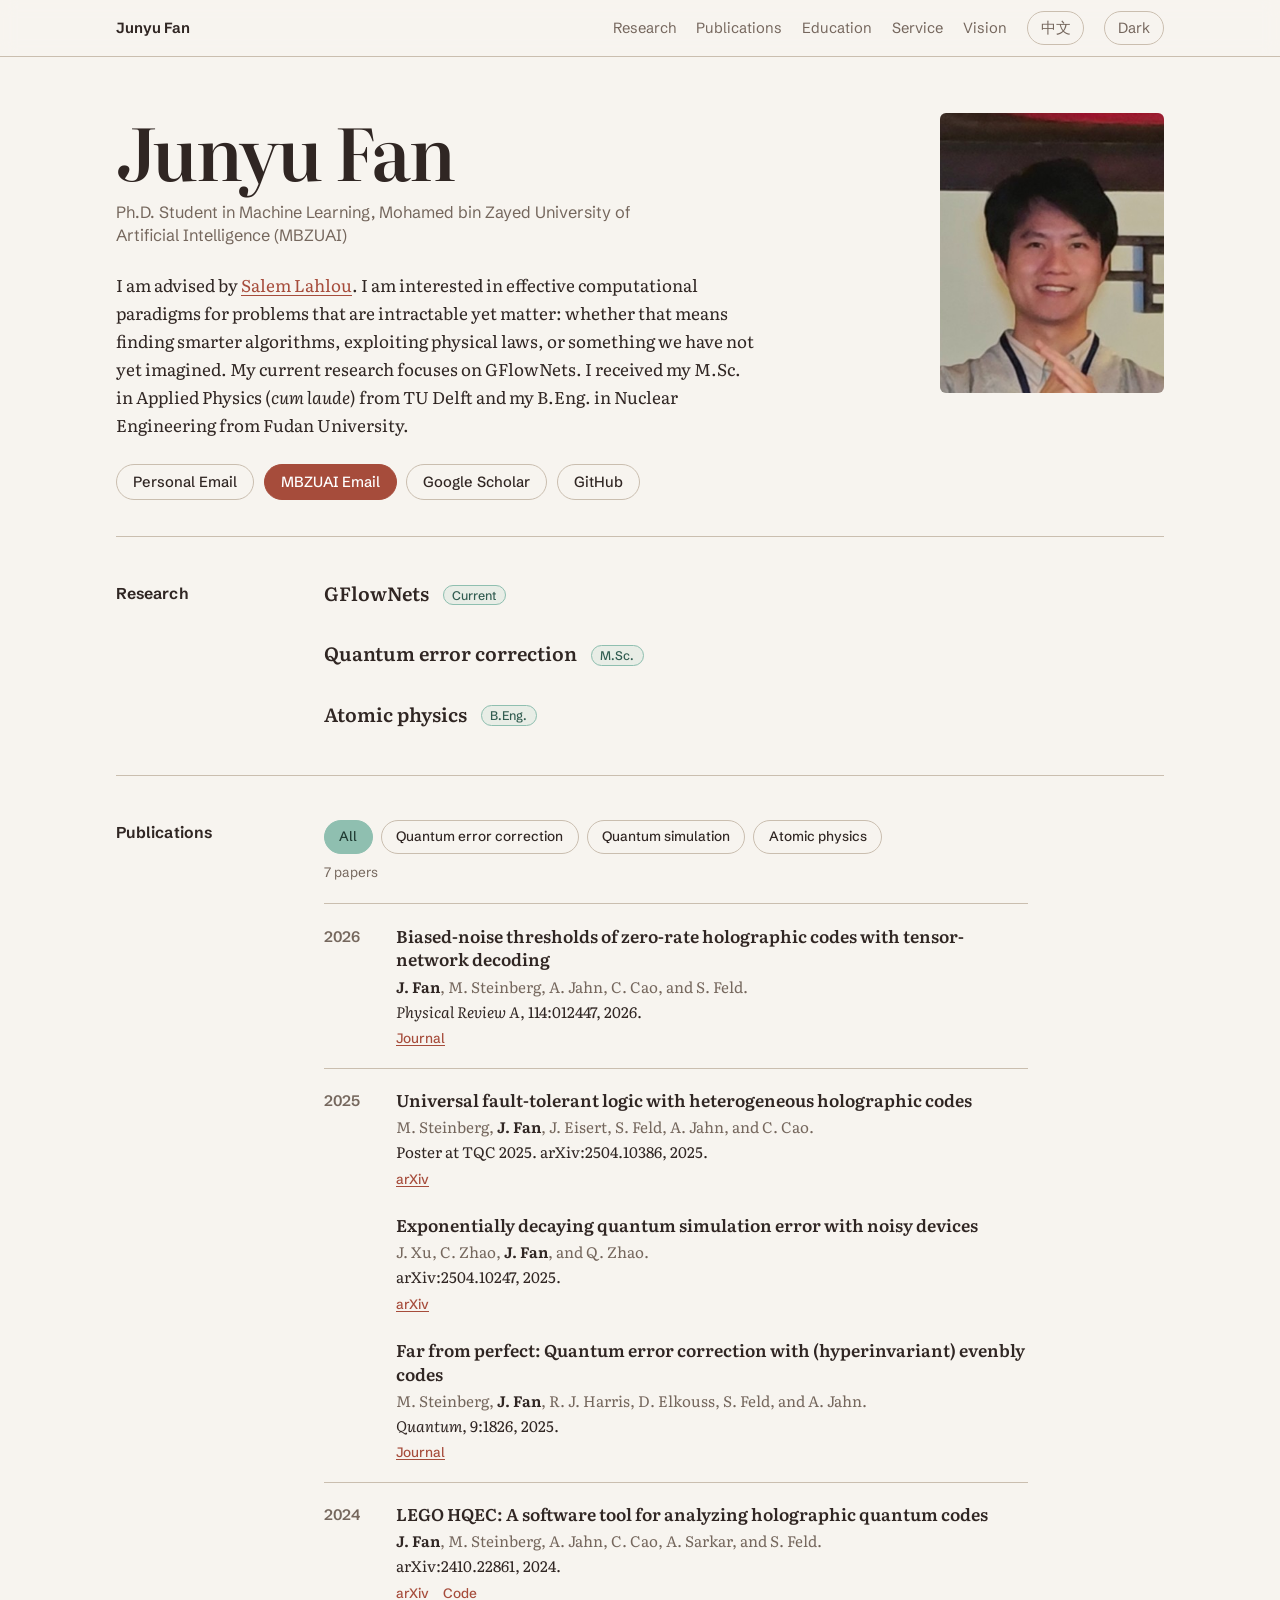
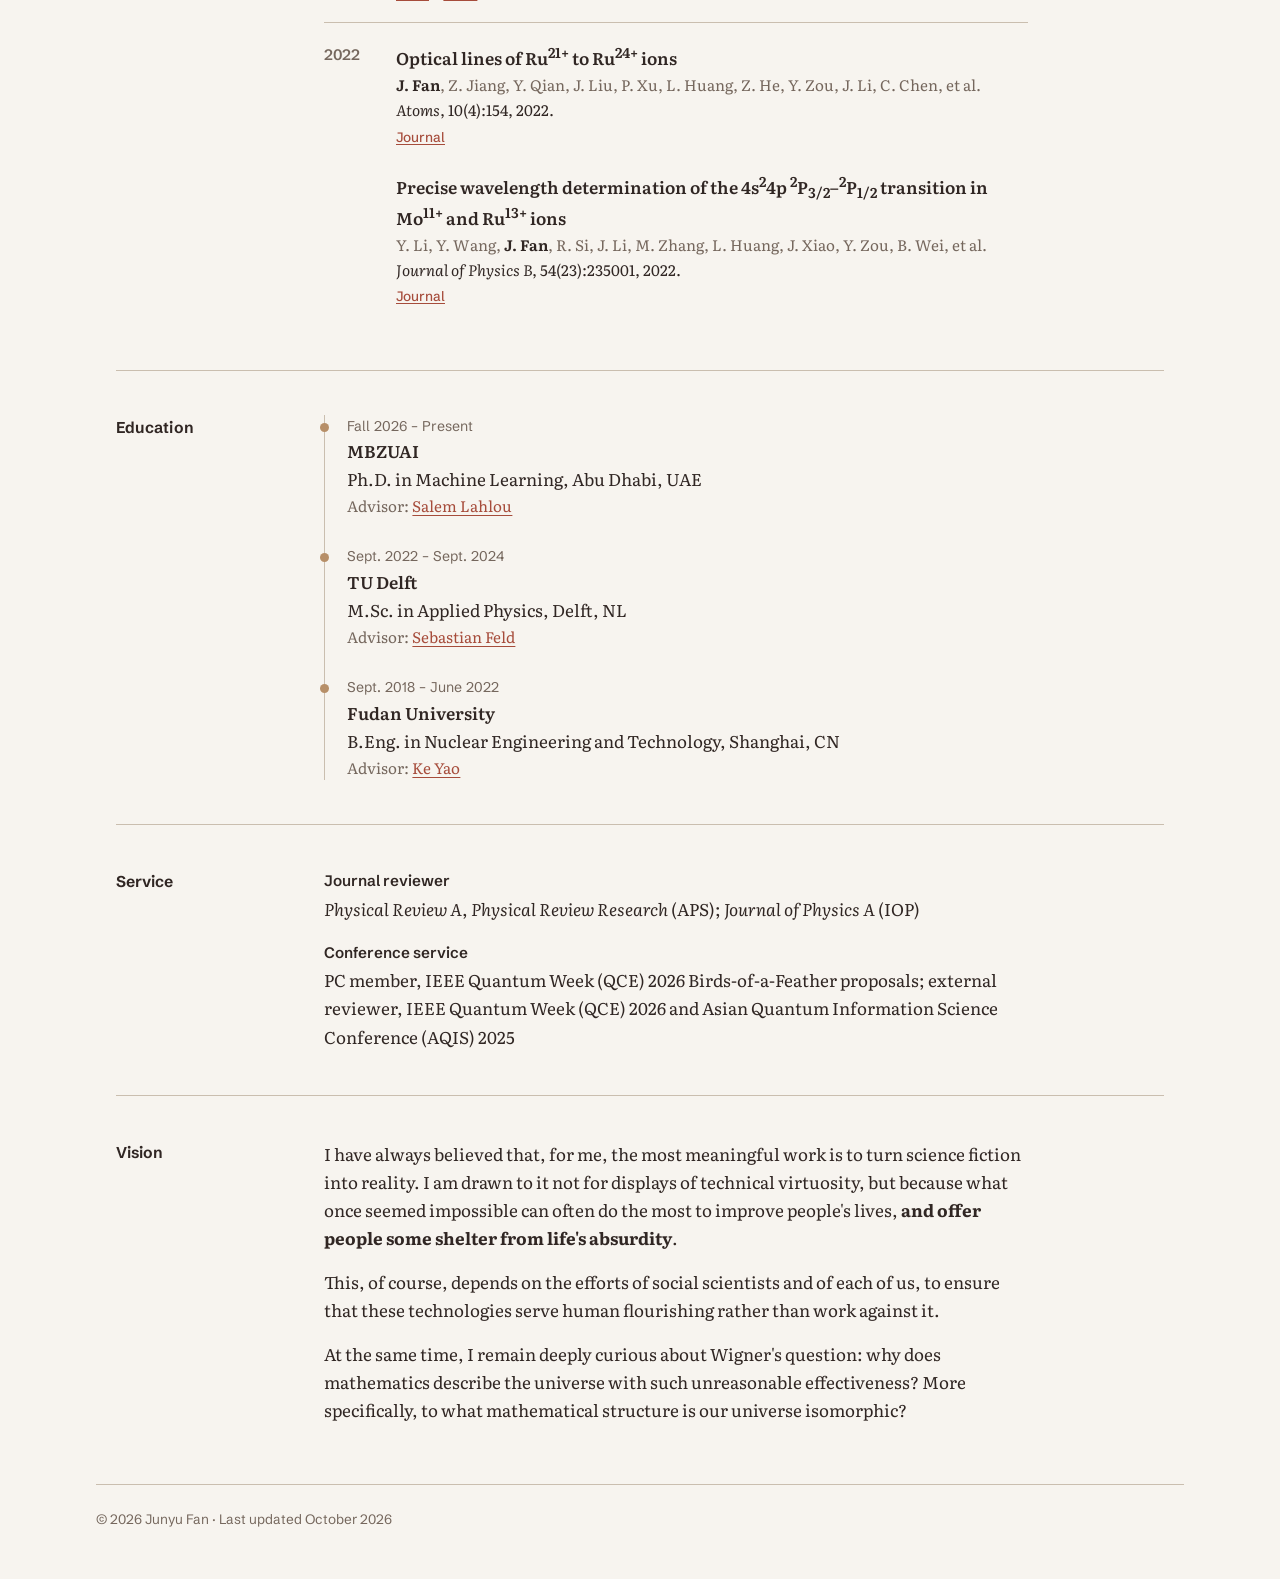
==== commit 1be73fea: "Add Chinese homepage and language switch" ====
--- a/index.html
+++ b/index.html
@@ -6,6 +6,8 @@
   <meta name="viewport" content="width=device-width, initial-scale=1.0" />
   <meta name="description" content="Junyu Fan's academic homepage. Research interests include GFlowNets, quantum error correction, and computational methods for intractable scientific problems." />
   <link rel="canonical" href="https://fjy08.github.io/" />
+  <link rel="alternate" hreflang="en" href="https://fjy08.github.io/" />
+  <link rel="alternate" hreflang="zh-CN" href="https://fjy08.github.io/zh.html" />
   <title>Junyu Fan</title>
 
   <link rel="preconnect" href="https://fonts.googleapis.com" />
@@ -96,7 +98,7 @@
     }
     .brand { font-weight: 650; color: var(--ink); text-decoration: none; white-space: nowrap; }
     .brand:hover { color: var(--ink); }
-    .topnav { display: flex; gap: 1.25rem; margin-left: auto; overflow-x: auto; scrollbar-width: none; }
+    .topnav { display: flex; gap: 1.25rem; margin-left: auto; min-width: 0; overflow-x: auto; scrollbar-width: none; }
     .topnav::-webkit-scrollbar { display: none; }
     .topnav a { color: var(--muted); text-decoration: none; padding: 0.25rem 0; white-space: nowrap; }
     .topnav a:hover { color: var(--ink); }
@@ -105,7 +107,16 @@
       border: 1px solid var(--line); border-radius: 999px; padding: 0.25rem 0.8rem; cursor: pointer;
     }
     .theme-btn:hover { color: var(--ink); border-color: var(--accent); }
-    @media (max-width: 640px) { .brand { display: none; } }
+    .language-link {
+      flex-shrink: 0; color: var(--muted); text-decoration: none; white-space: nowrap;
+      border: 1px solid var(--line); border-radius: 999px; padding: 0.25rem 0.8rem;
+    }
+    .language-link:hover { color: var(--ink); border-color: var(--accent); }
+    @media (max-width: 640px) {
+      .brand { display: none; }
+      .topbar-inner { gap: 0.65rem; padding: 0 1rem; font-size: 0.85rem; }
+      .topnav { gap: 0.9rem; }
+    }
 
     /* ---------- Hero ---------- */
     .hero {
@@ -212,6 +223,7 @@
       <a href="#service">Service</a>
       <a href="#vision">Vision</a>
     </nav>
+    <a class="language-link" href="zh.html" lang="zh-CN" hreflang="zh-CN" aria-label="Switch to Chinese">中文</a>
     <button class="theme-btn" id="theme-toggle" type="button">Dark</button>
   </div>
 </header>
@@ -389,9 +401,9 @@
   <section class="section" id="vision" aria-labelledby="h-vision">
     <h2 id="h-vision">Vision</h2>
     <div class="section-body">
-      <p class="vision-more">I believe the most worthwhile work turns science fiction into reality, not for its own sake, but because the things that once seemed impossible tend to be the ones that most improve people's lives.</p>
-      <p class="vision-more">Of course, that requires the efforts of social scientists and everyone else to ensure these technologies genuinely serve human flourishing rather than undermine it.</p>
-      <p class="vision-more">Alongside that, I find myself genuinely curious about Wigner's question: why is the universe so unreasonably well-described by mathematics, and more specifically, what mathematical structure our universe is isomorphic to.</p>
+      <p class="vision-more">I have always believed that, for me, the most meaningful work is to turn science fiction into reality. I am drawn to it not for displays of technical virtuosity, but because what once seemed impossible can often do the most to improve people's lives, <strong>and offer people some shelter from life's absurdity</strong>.</p>
+      <p class="vision-more">This, of course, depends on the efforts of social scientists and of each of us, to ensure that these technologies serve human flourishing rather than work against it.</p>
+      <p class="vision-more">At the same time, I remain deeply curious about Wigner's question: why does mathematics describe the universe with such unreasonable effectiveness? More specifically, to what mathematical structure is our universe isomorphic?</p>
     </div>
   </section>
 
@@ -403,6 +415,11 @@
 
 <script>
 (function () {
+  var languageLink = document.querySelector('.language-link');
+  languageLink.addEventListener('click', function () {
+    languageLink.href = languageLink.getAttribute('href').split('#')[0] + window.location.hash;
+  });
+
   /* ---------- Theme toggle ---------- */
   var root = document.documentElement;
   var btn = document.getElementById('theme-toggle');
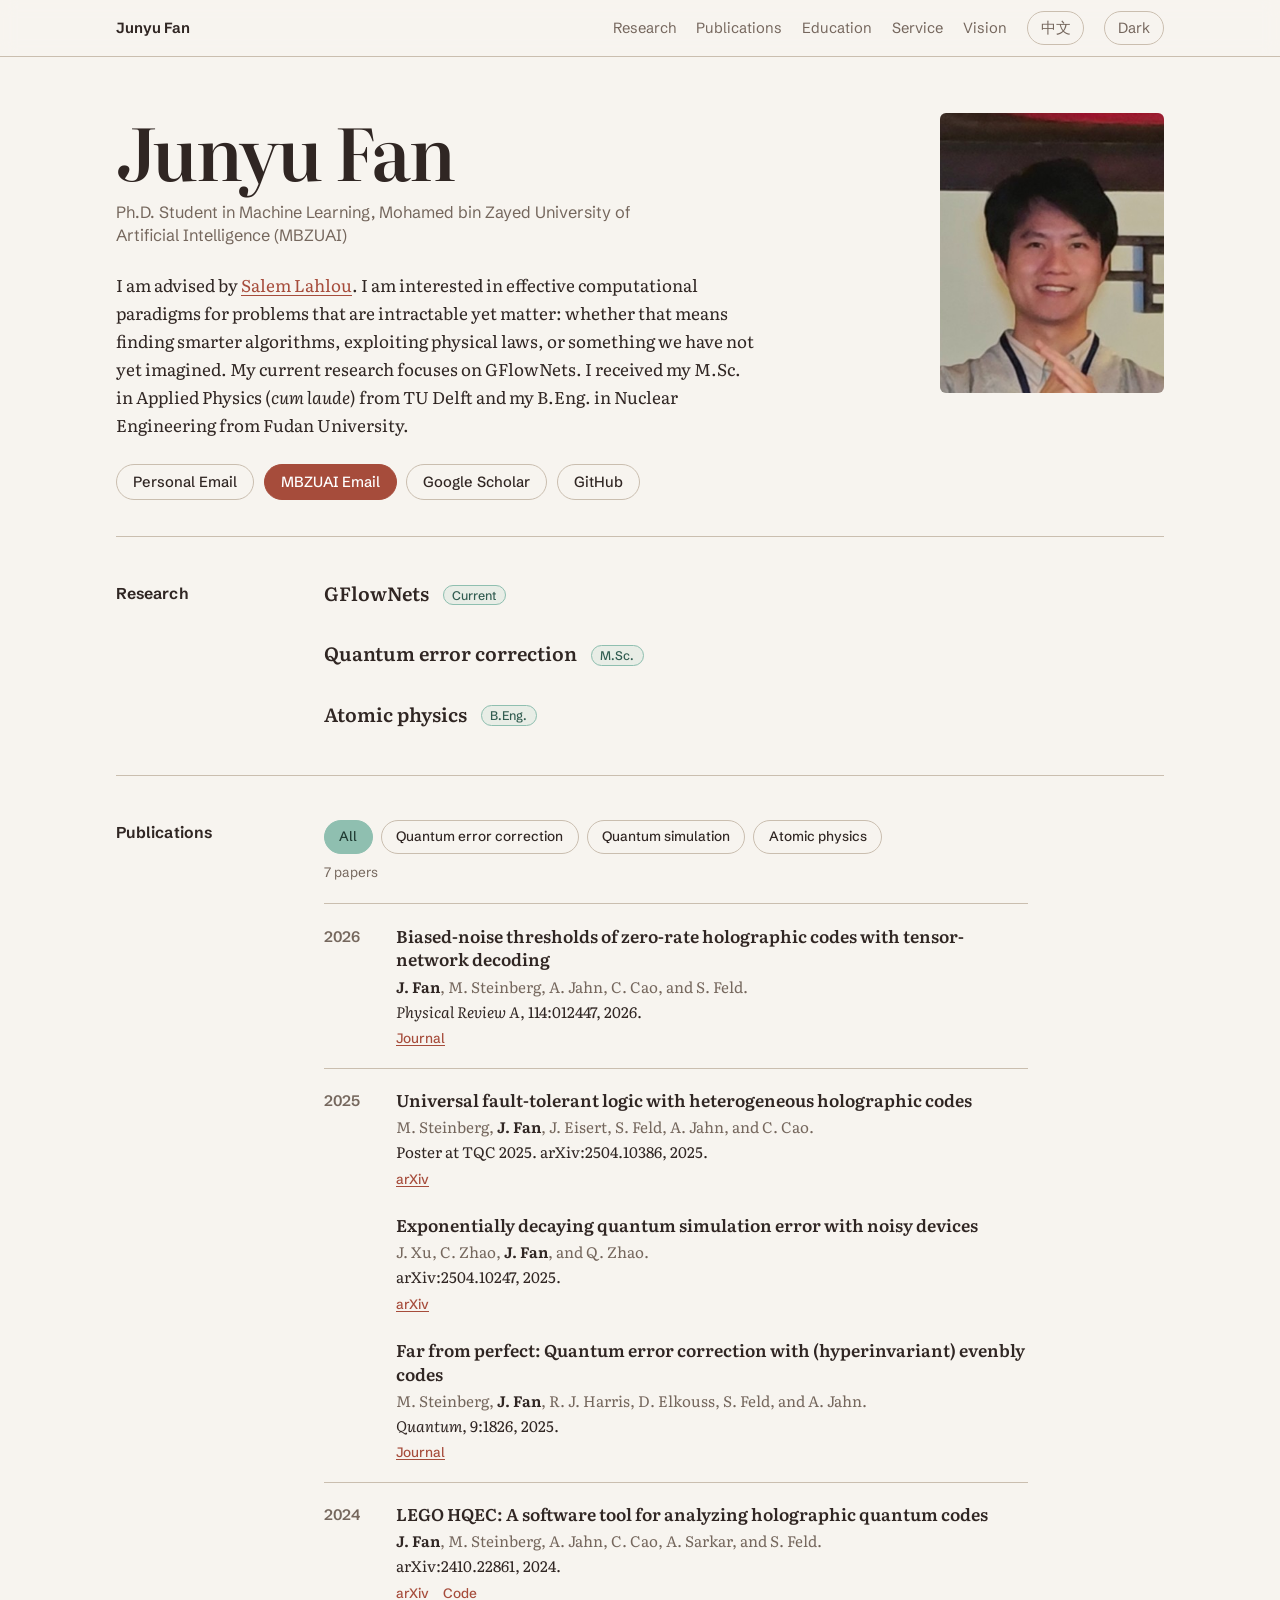
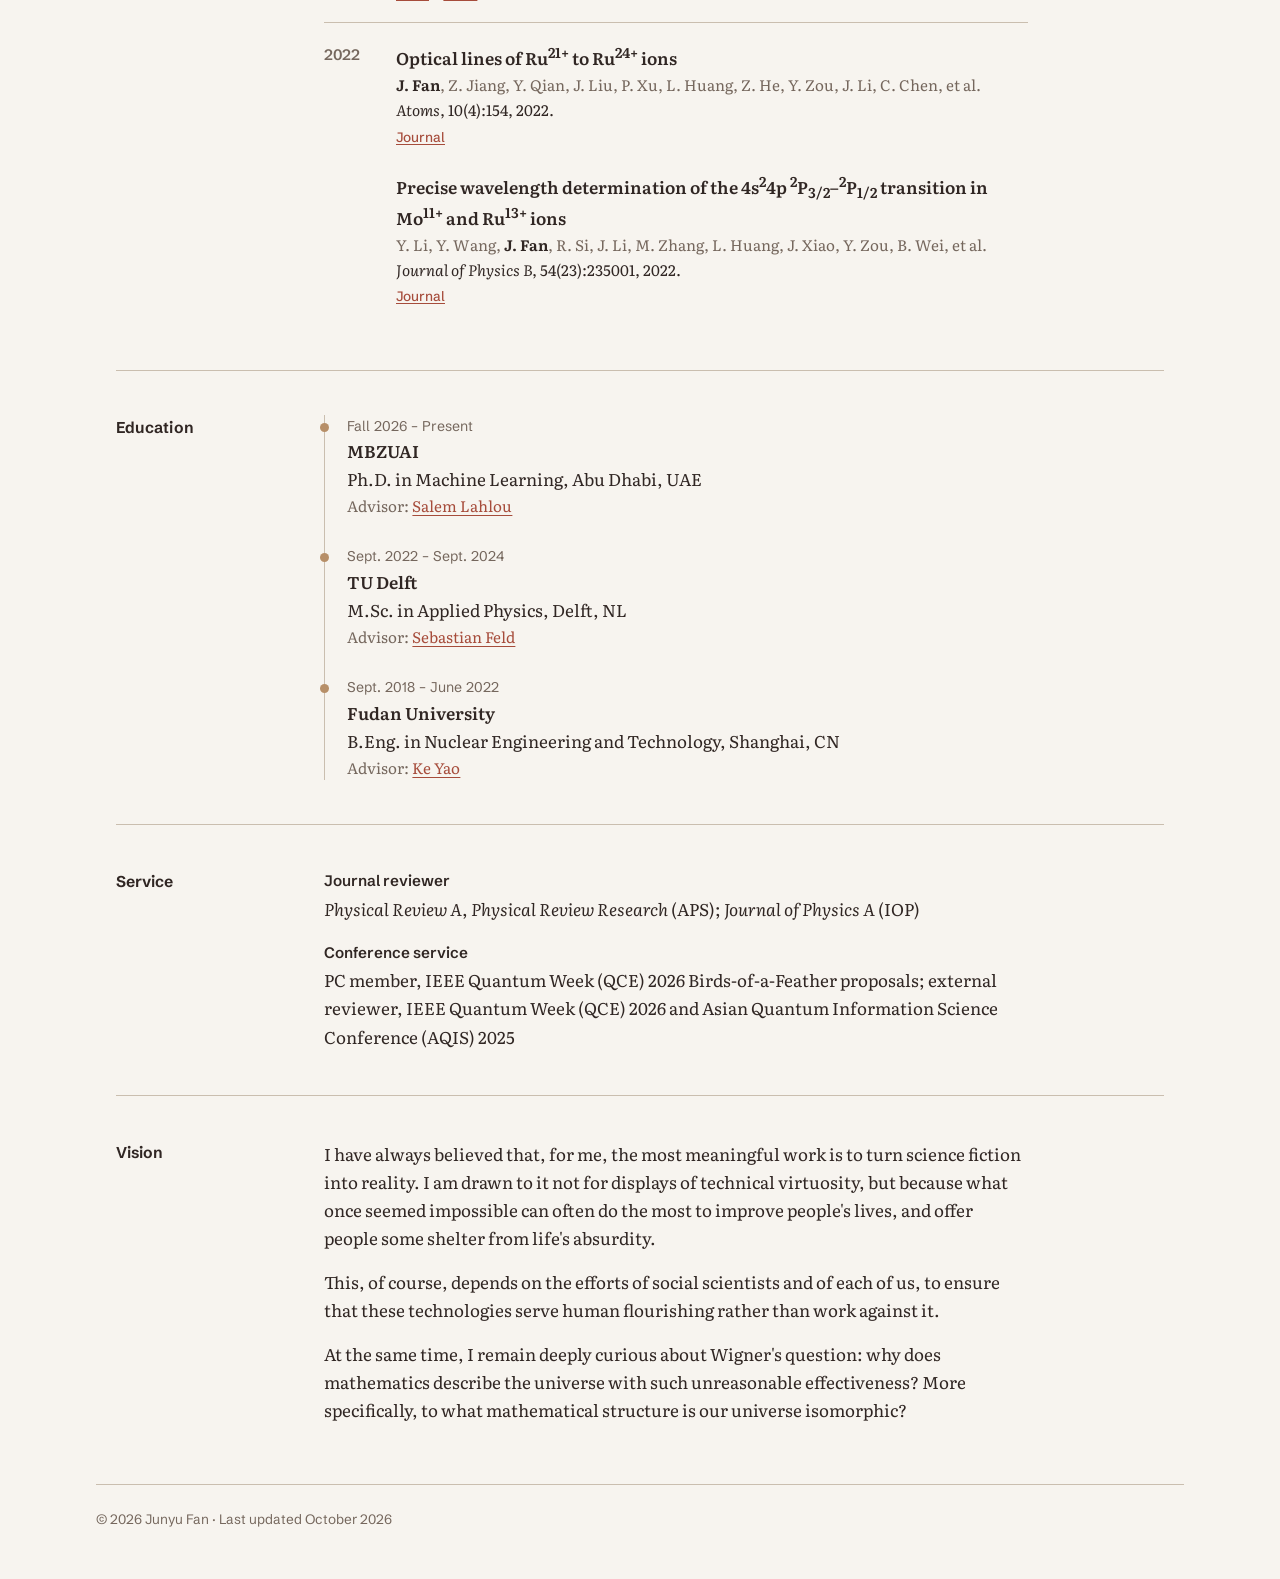
==== commit fde5cfb7: "Remove emphasis from English vision statement" ====
--- a/index.html
+++ b/index.html
@@ -401,7 +401,7 @@
   <section class="section" id="vision" aria-labelledby="h-vision">
     <h2 id="h-vision">Vision</h2>
     <div class="section-body">
-      <p class="vision-more">I have always believed that, for me, the most meaningful work is to turn science fiction into reality. I am drawn to it not for displays of technical virtuosity, but because what once seemed impossible can often do the most to improve people's lives, <strong>and offer people some shelter from life's absurdity</strong>.</p>
+      <p class="vision-more">I have always believed that, for me, the most meaningful work is to turn science fiction into reality. I am drawn to it not for displays of technical virtuosity, but because what once seemed impossible can often do the most to improve people's lives, and offer people some shelter from life's absurdity.</p>
       <p class="vision-more">This, of course, depends on the efforts of social scientists and of each of us, to ensure that these technologies serve human flourishing rather than work against it.</p>
       <p class="vision-more">At the same time, I remain deeply curious about Wigner's question: why does mathematics describe the universe with such unreasonable effectiveness? More specifically, to what mathematical structure is our universe isomorphic?</p>
     </div>
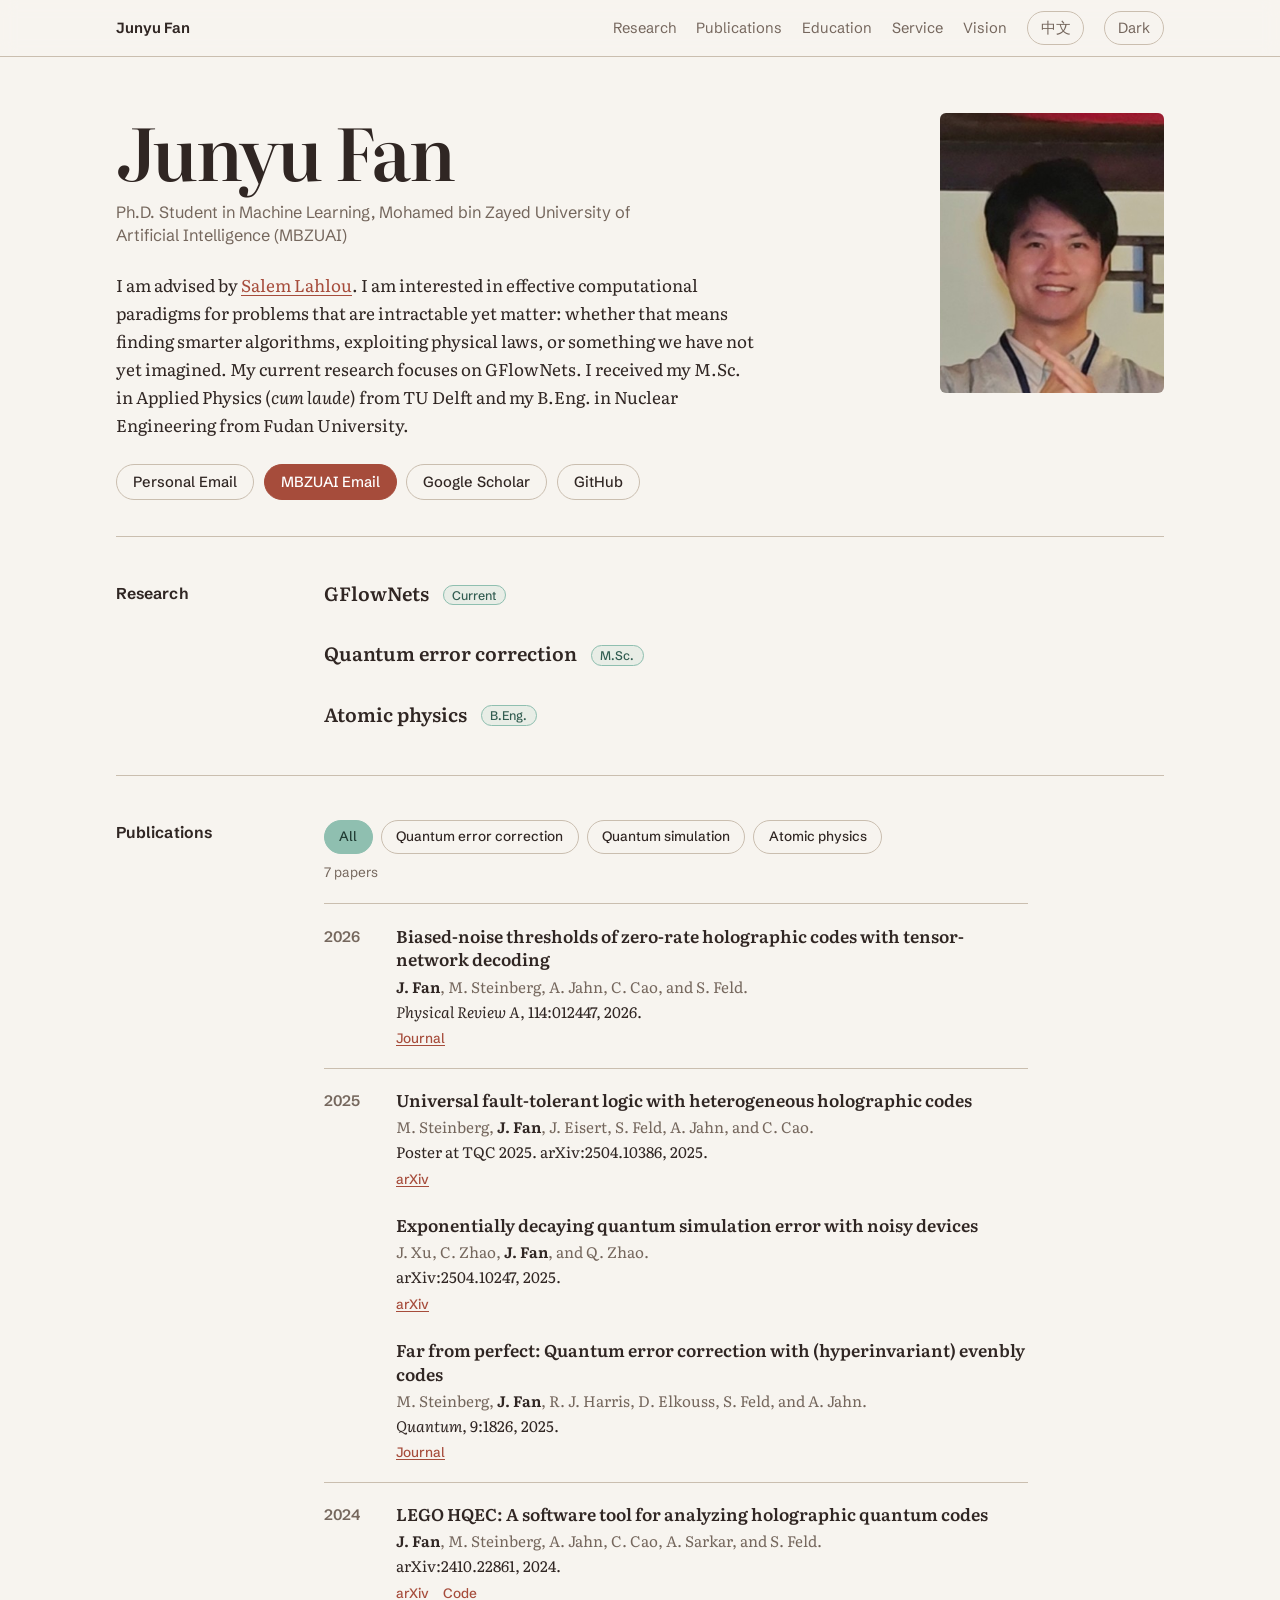
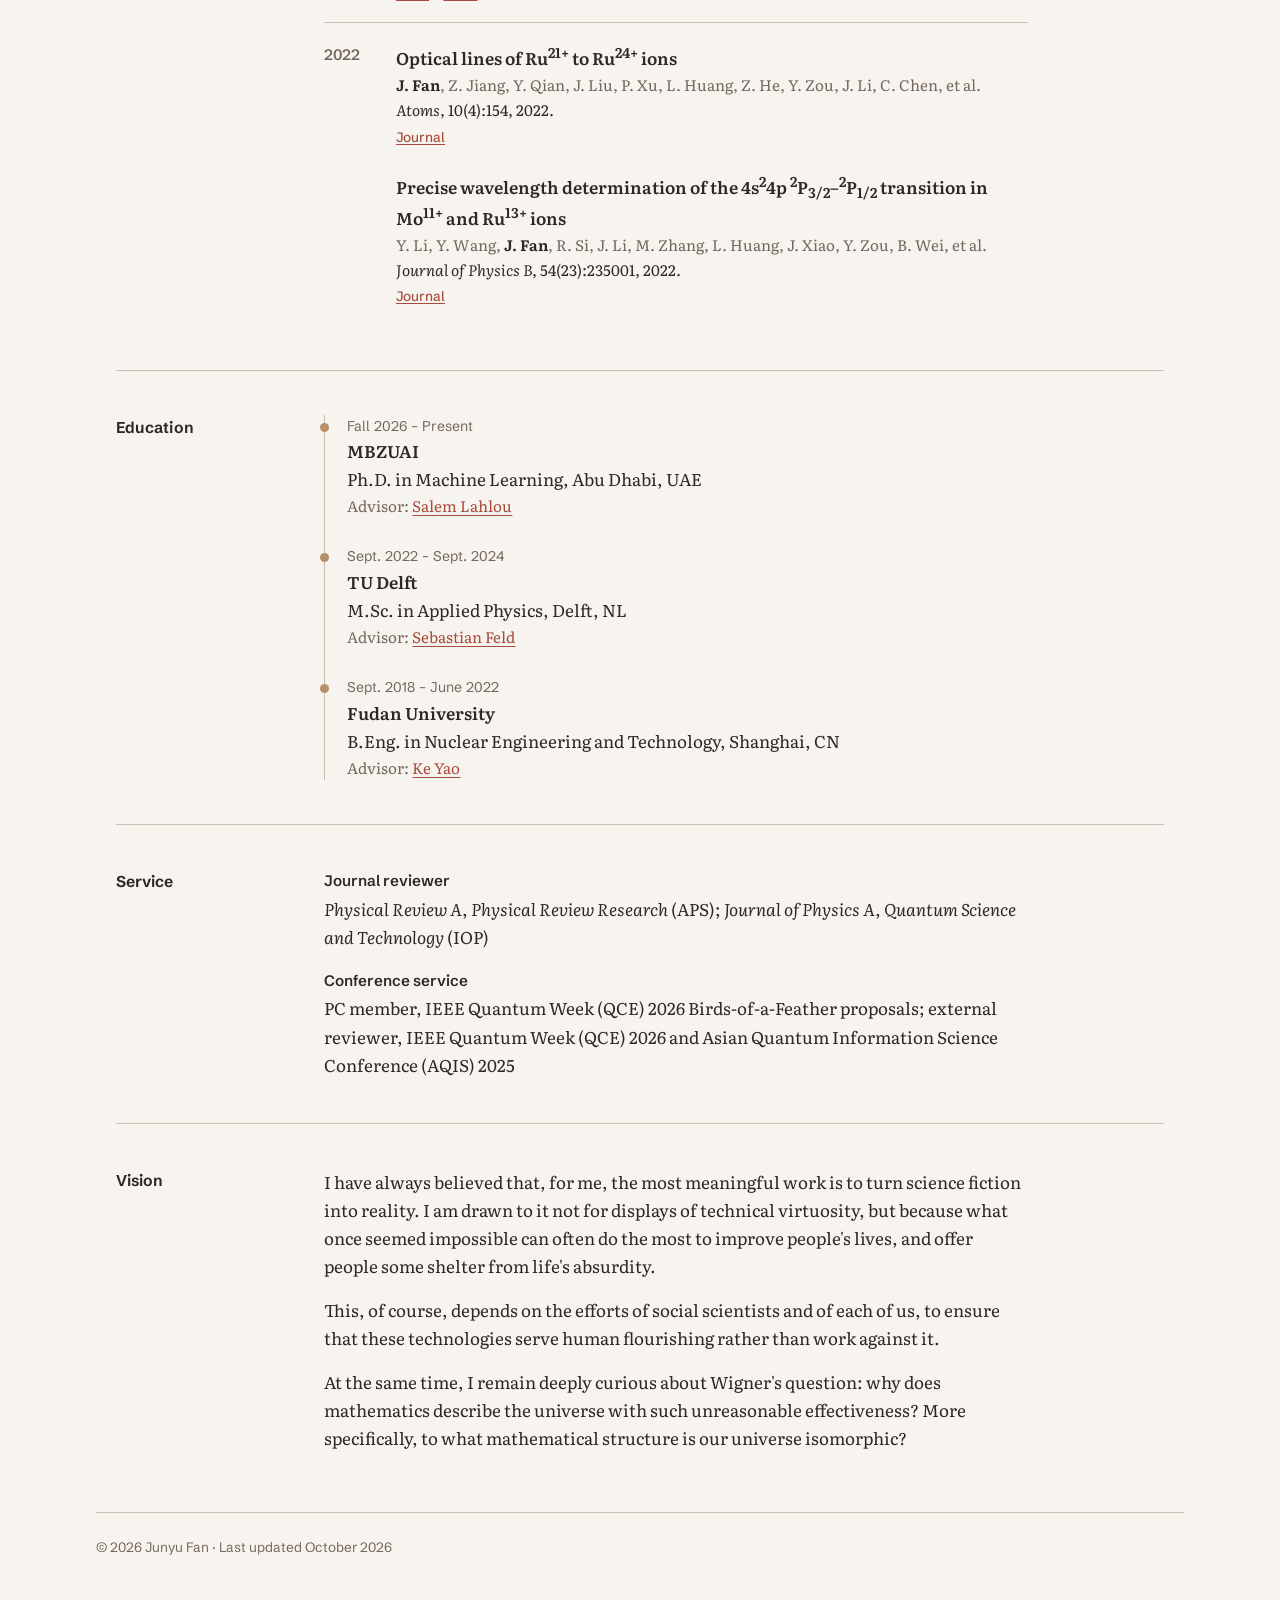
==== commit 04870f58: "Add Quantum Science and Technology reviewer service" ====
--- a/index.html
+++ b/index.html
@@ -387,7 +387,7 @@
       <ul class="service">
         <li>
           <strong>Journal reviewer</strong>
-          <em>Physical Review A</em>, <em>Physical Review Research</em> (APS); <em>Journal of Physics A</em> (IOP)
+          <em>Physical Review A</em>, <em>Physical Review Research</em> (APS); <em>Journal of Physics A</em>, <em>Quantum Science and Technology</em> (IOP)
         </li>
         <li>
           <strong>Conference service</strong>
